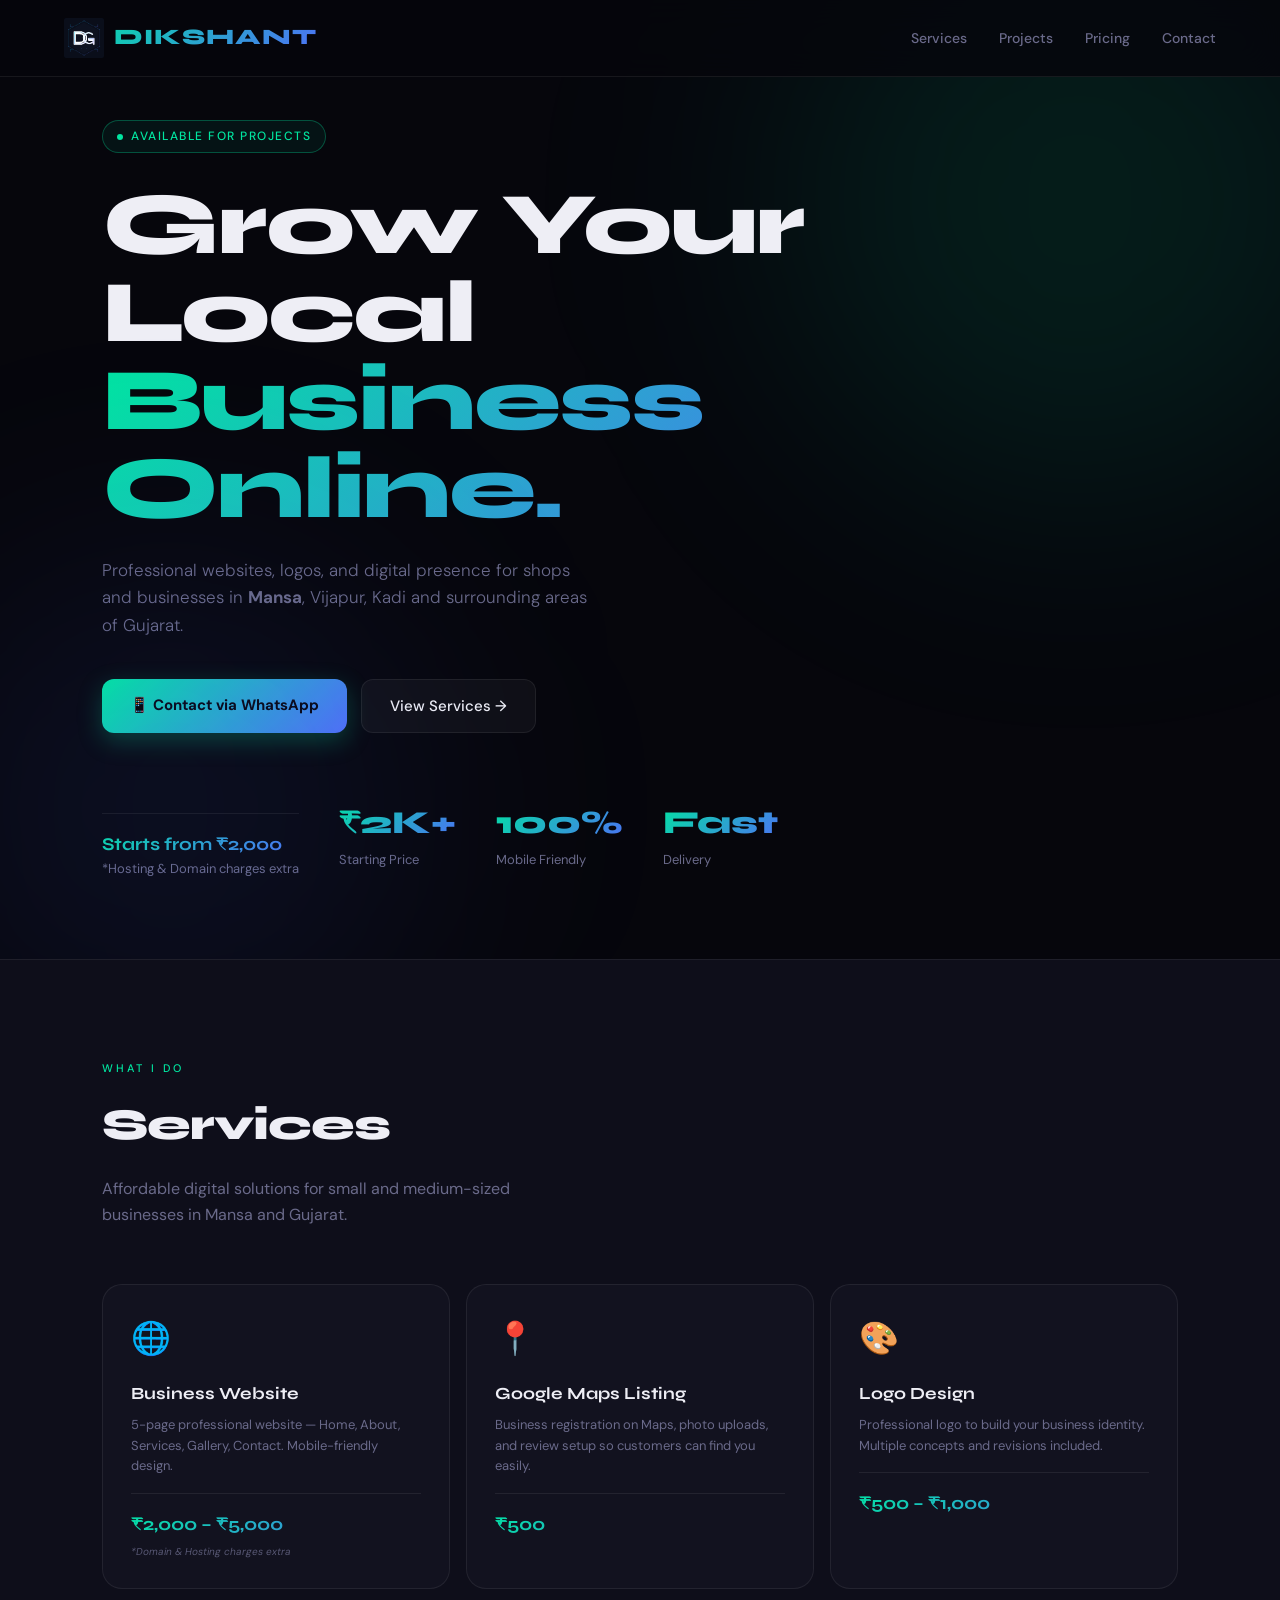
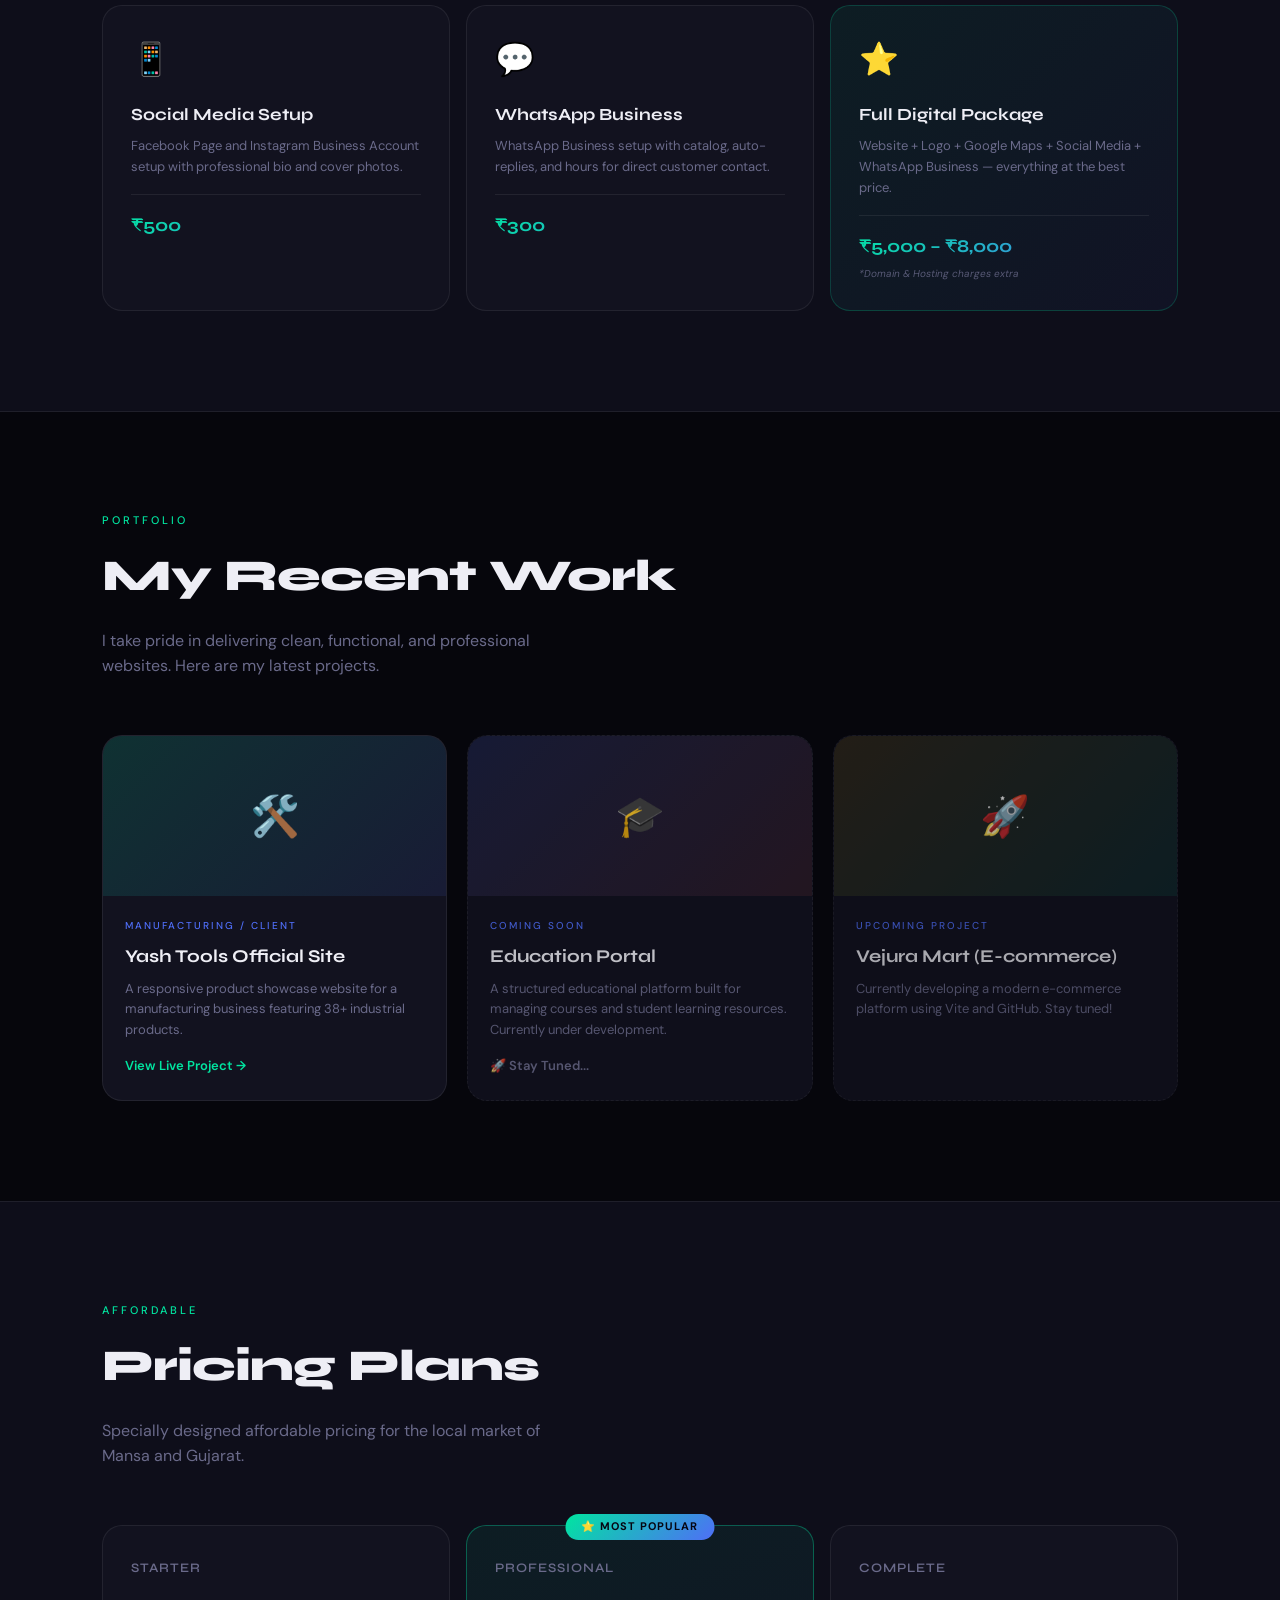
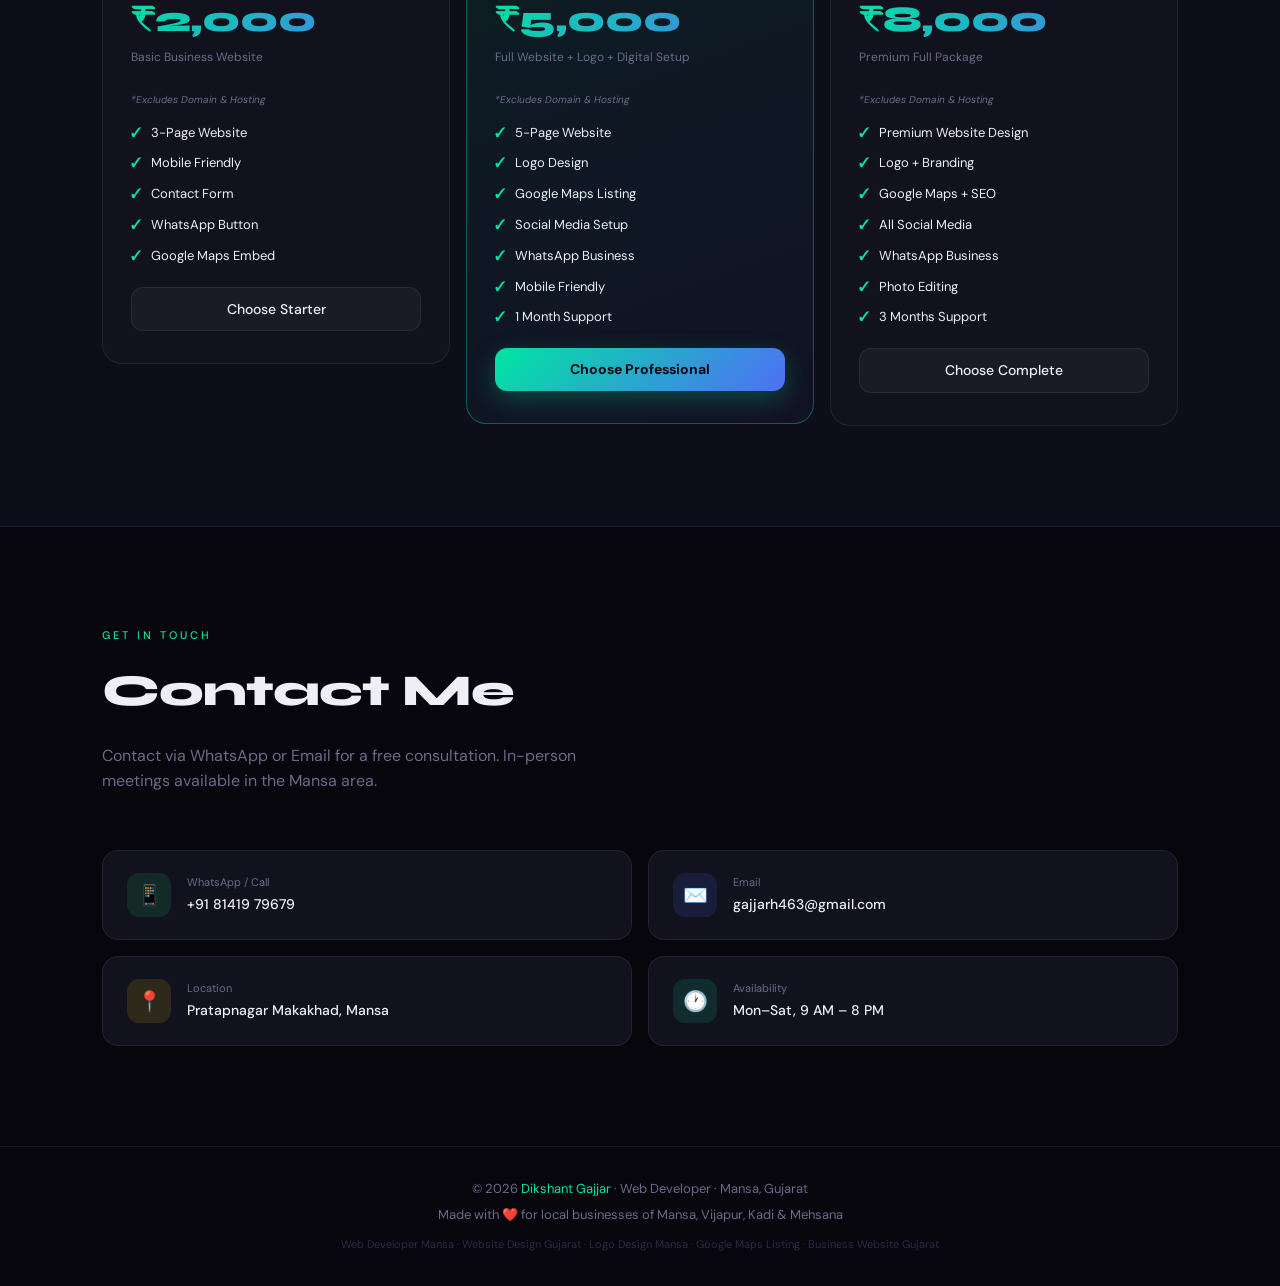
==== index.html @ 7340c67b "Rename indiex.html to index.html" ====
<!DOCTYPE html>
<html lang="gu">

<head>
    <meta charset="UTF-8">
    <meta name="viewport" content="width=device-width, initial-scale=1.0">

    <!-- ✅ PRIMARY SEO -->
    <title>Dikshant Gajjar | Web Developer in Mansa, Gujarat | Website Banavo ₹2000 થી</title>
    <meta name="description"
        content="Dikshant Gajjar - Professional Web Developer in Mansa, Gujarat. Business website ₹2,000 થી, logo design, Google Maps listing, social media setup. Free consultation. Call: 8141979679">
    <meta name="keywords"
        content="web developer mansa, website banavo mansa, website design gujarat, dikshant gajjar, logo design mansa, google maps listing mansa, website banavo gujarat, local website developer mansa, business website mansa gujarat, web developer pratapnagar mansa, website design vijapur, website design kadi, website design mehsana, yash tools website, affordable web developer gujarat">
    <meta name="author" content="Dikshant Gajjar">
    <meta name="robots" content="index, follow, max-snippet:-1, max-image-preview:large">
    <meta name="language" content="Gujarati, English">
    <meta name="revisit-after" content="7 days">

    <!-- ✅ GEO / LOCAL SEO -->
    <meta name="geo.region" content="IN-GJ">
    <meta name="geo.placename" content="Mansa, Gujarat, India">
    <meta name="geo.position" content="23.4258;72.6916">
    <meta name="ICBM" content="23.4258, 72.6916">
    <link rel="canonical" href="https://dikshantgajjar.in/">

    <!-- ✅ OPEN GRAPH (WhatsApp / Facebook Preview) -->
    <meta property="og:type" content="website">
    <meta property="og:title" content="Dikshant Gajjar | Web Developer in Mansa, Gujarat">
    <meta property="og:description"
        content="Business website ₹2,000 થી. Logo design, Google Maps listing, social media setup. Mansa, Gujarat. Free consultation available!">
    <meta property="og:url" content="https://dikshantgajjar.in/">
    <meta property="og:site_name" content="Dikshant Gajjar - Web Developer Mansa">
    <meta property="og:locale" content="gu_IN">

    <!-- ✅ TWITTER CARD -->
    <meta name="twitter:card" content="summary">
    <meta name="twitter:title" content="Dikshant Gajjar | Web Developer Mansa, Gujarat">
    <meta name="twitter:description"
        content="Business websites ₹2,000 થી. Logo, Google Maps, Social Media. Mansa Gujarat. Call 8141979679">

    <!-- ✅ SCHEMA MARKUP — Google Rich Results -->
    <script type="application/ld+json">
    {
      "@context": "https://schema.org",
      "@type": "LocalBusiness",
      "name": "Dikshant Gajjar - Web Developer",
      "description": "Professional web developer in Mansa, Gujarat offering business websites, logo design, Google Maps listing, social media setup at affordable prices starting from ₹2,000.",
      "url": "https://dikshantgajjar.in/",
      "telephone": "+918141979679",
      "email": "gajjarh463@gmail.com",
      "image": "https://dikshantgajjar.in/DG-logo-dark.png",
      "founder": {
        "@type": "Person",
        "name": "Dikshant Gajjar",
        "jobTitle": "Web Developer",
        "telephone": "+918141979679",
        "email": "gajjarh463@gmail.com"
      },
      "address": {
        "@type": "PostalAddress",
        "streetAddress": "Pratapnagar Makakhad",
        "addressLocality": "Mansa",
        "addressRegion": "Gujarat",
        "postalCode": "382845",
        "addressCountry": "IN"
      },
      "geo": {
        "@type": "GeoCoordinates",
        "latitude": 23.4258,
        "longitude": 72.6916
      },
      "openingHours": "Mo-Sa 09:00-20:00",
      "priceRange": "₹₹",
      "currenciesAccepted": "INR",
      "paymentAccepted": "Cash, UPI, Bank Transfer",
      "areaServed": ["Mansa", "Vijapur", "Kadi", "Mehsana", "Gandhinagar", "Gujarat"],
      "knowsLanguage": ["Gujarati", "Hindi", "English"],
      "serviceType": [
        "Web Development",
        "Logo Design",
        "Google Maps Listing",
        "Social Media Setup",
        "WhatsApp Business Setup",
        "SEO"
      ],
      "hasOfferCatalog": {
        "@type": "OfferCatalog",
        "name": "Web Development Services",
        "itemListElement": [
          {
            "@type": "Offer",
            "name": "Starter - Basic Business Website",
            "description": "3-page mobile friendly website with contact form and WhatsApp button",
            "price": "2000",
            "priceCurrency": "INR"
          },
          {
            "@type": "Offer",
            "name": "Professional - Full Website + Logo + Digital Setup",
            "description": "5-page website, logo, Google Maps, social media, WhatsApp Business, 1 month support",
            "price": "5000",
            "priceCurrency": "INR"
          },
          {
            "@type": "Offer",
            "name": "Complete - Premium Full Package",
            "description": "Premium website, logo + branding, SEO, all social media, photo editing, 3 months support",
            "price": "8000",
            "priceCurrency": "INR"
          }
        ]
      },
      "sameAs": [
        "https://wa.me/918141979679"
      ]
    }
    </script>

    <!-- ✅ PERSON SCHEMA -->
    <script type="application/ld+json">
    {
      "@context": "https://schema.org",
      "@type": "Person",
      "name": "Dikshant Gajjar",
      "jobTitle": "Web Developer",
      "address": {
        "@type": "PostalAddress",
        "addressLocality": "Mansa",
        "addressRegion": "Gujarat",
        "addressCountry": "IN"
      },
      "telephone": "+918141979679",
      "email": "gajjarh463@gmail.com",
      "url": "https://dikshantgajjar.in/",
      "knowsAbout": ["Web Development", "Logo Design", "SEO", "Social Media Marketing"]
    }
    </script>

    <link
        href="https://fonts.googleapis.com/css2?family=Syne:wght@400;600;700;800&family=DM+Sans:ital,wght@0,300;0,400;0,500;1,300&display=swap"
        rel="stylesheet">
    <link rel="stylesheet" href="css/style.css">
</head>

<body>

    <nav>
        <div class="nav-logo" style="display: flex; align-items: center; gap: 10px;">
            <img src="DG-logo-dark.png" alt="Dikshant Gajjar Web Developer Logo"
                style="height: 40px; width: auto; object-fit: contain;">
            <span
                style="font-family: 'Syne', sans-serif; font-weight: 800; font-size: 22px; color: #fff; letter-spacing: 1px;">
                DIKSHANT
            </span>
        </div>
        <div class="nav-links">
            <a href="#services">Services</a>
            <a href="#projects">Projects</a>
            <a href="#pricing">Pricing</a>
            <a href="#contact">Contact</a>
        </div>
    </nav>

    <section class="hero">
        <div class="hero-tag"><span class="dot"></span> Available for Projects</div>
        <h1>
            Grow Your Local
            <span class="line2">Business Online.</span>
        </h1>
        <p class="hero-desc">
            Professional websites, logos, and digital presence for shops and businesses in <b>Mansa</b>, Vijapur, Kadi
            and surrounding areas of Gujarat.
        </p>

        <div class="hero-cta">
            <a href="https://wa.me/918141979679" class="btn-primary" target="_blank">📱 Contact via WhatsApp</a>
            <a href="#services" class="btn-outline">View Services →</a>
        </div>

        <div class="hero-stats">
            <div>
                <div class="svc-price">Starts from ₹2,000</div>
                <div class="svc-desc">*Hosting & Domain charges extra</div>
            </div>
            <div>
                <div class="stat-num">₹2K+</div>
                <div class="stat-label">Starting Price</div>
            </div>
            <div>
                <div class="stat-num">100%</div>
                <div class="stat-label">Mobile Friendly</div>
            </div>
            <div>
                <div class="stat-num">Fast</div>
                <div class="stat-label">Delivery</div>
            </div>
        </div>
    </section>

    <section id="services">
        <div class="section-label">What I Do</div>
        <div class="section-title">Services</div>
        <p class="section-desc">Affordable digital solutions for small and medium-sized businesses in Mansa and Gujarat.
        </p>
        <div class="services-grid">

            <div class="service-card">
                <span class="svc-icon">🌐</span>
                <div class="svc-title">Business Website</div>
                <div class="svc-desc">5-page professional website — Home, About, Services, Gallery, Contact.
                    Mobile-friendly design.</div>
                <div class="svc-price">₹2,000 – ₹5,000</div>
                <p style="font-size: 10px; color: var(--muted); margin-top: 5px; font-style: italic; opacity: 0.8;">
                    *Domain & Hosting charges extra</p>
            </div>

            <div class="service-card">
                <span class="svc-icon">📍</span>
                <div class="svc-title">Google Maps Listing</div>
                <div class="svc-desc">Business registration on Maps, photo uploads, and review setup so customers can
                    find you easily.</div>
                <div class="svc-price">₹500</div>
            </div>

            <div class="service-card">
                <span class="svc-icon">🎨</span>
                <div class="svc-title">Logo Design</div>
                <div class="svc-desc">Professional logo to build your business identity. Multiple concepts and revisions
                    included.</div>
                <div class="svc-price">₹500 – ₹1,000</div>
            </div>

            <div class="service-card">
                <span class="svc-icon">📱</span>
                <div class="svc-title">Social Media Setup</div>
                <div class="svc-desc">Facebook Page and Instagram Business Account setup with professional bio and cover
                    photos.</div>
                <div class="svc-price">₹500</div>
            </div>

            <div class="service-card">
                <span class="svc-icon">💬</span>
                <div class="svc-title">WhatsApp Business</div>
                <div class="svc-desc">WhatsApp Business setup with catalog, auto-replies, and hours for direct customer
                    contact.</div>
                <div class="svc-price">₹300</div>
            </div>

            <div class="service-card"
                style="background:linear-gradient(135deg,rgba(0,229,160,0.07),rgba(79,110,247,0.05));border-color:rgba(0,229,160,0.2);">
                <span class="svc-icon">⭐</span>
                <div class="svc-title">Full Digital Package</div>
                <div class="svc-desc">Website + Logo + Google Maps + Social Media + WhatsApp Business — everything at
                    the best price.</div>
                <div class="svc-price">₹5,000 – ₹8,000</div>
                <p style="font-size: 10px; color: var(--muted); margin-top: 5px; font-style: italic; opacity: 0.8;">
                    *Domain & Hosting charges extra</p>
            </div>

        </div>
    </section>

    <section id="projects">
        <div class="section-label">Portfolio</div>
        <div class="section-title">My Recent Work</div>
        <p class="section-desc">I take pride in delivering clean, functional, and professional websites. Here are my
            latest projects.</p>

        <div class="projects-grid">
            <div class="project-card">
                <div class="project-thumb t1" style="font-size: 40px;">🛠️</div>
                <div class="project-body">
                    <div class="project-type">Manufacturing / Client</div>
                    <div class="project-name">Yash Tools Official Site</div>
                    <div class="project-desc">A responsive product showcase website for a manufacturing business
                        featuring 38+ industrial products.</div>
                    <a href="https://www.yashtools.co.in" class="project-link" target="_blank" rel="noopener"
                        style="color: var(--accent); text-decoration: none; font-size: 13px; font-weight: 600; margin-top: 15px; display: inline-block;">View
                        Live Project →</a>
                </div>
            </div>

            <div class="project-card" style="opacity: 0.8; border-style: dashed;">
                <div class="project-thumb t2" style="font-size: 40px;">🎓</div>
                <div class="project-body">
                    <div class="project-type" style="color: var(--accent2);">Coming Soon</div>
                    <div class="project-name"
                        style="font-family: 'Syne', sans-serif; font-size: 18px; font-weight: 700; margin-bottom: 8px;">
                        Education Portal</div>
                    <div class="project-desc">A structured educational platform built for managing courses and student
                        learning resources. Currently under development.</div>
                    <div class="project-link"
                        style="color: var(--muted); font-size: 13px; font-weight: 600; margin-top: 15px; display: inline-block; cursor: not-allowed;">
                        🚀 Stay Tuned...</div>
                </div>
            </div>

            <div class="project-card" style="opacity: 0.7; border-style: dashed;">
                <div class="project-thumb t3" style="font-size: 40px;">🚀</div>
                <div class="project-body">
                    <div class="project-type">Upcoming Project</div>
                    <div class="project-name">Vejura Mart (E-commerce)</div>
                    <div class="project-desc">Currently developing a modern e-commerce platform using Vite and GitHub.
                        Stay tuned!</div>
                </div>
            </div>
        </div>
    </section>

    <section id="pricing">
        <div class="section-label">Affordable</div>
        <div class="section-title">Pricing Plans</div>
        <p class="section-desc">Specially designed affordable pricing for the local market of Mansa and Gujarat.</p>
        <div class="pricing-grid">

            <div class="plan">
                <div class="plan-name">Starter</div>
                <div class="plan-price">₹2,000</div>
                <div class="plan-sub">Basic Business Website</div>
                <p style="font-size: 10px; color: var(--muted); margin-bottom: 15px; font-style: italic;">*Excludes
                    Domain & Hosting</p>
                <ul class="plan-features">
                    <li>3-Page Website</li>
                    <li>Mobile Friendly</li>
                    <li>Contact Form</li>
                    <li>WhatsApp Button</li>
                    <li>Google Maps Embed</li>
                </ul>
                <a href="https://wa.me/918141979679?text=Hi, I'm interested in the Starter Plan (₹2,000)"
                    class="btn-outline"
                    style="display: block; text-align: center; margin-top: 20px; padding: 10px; font-size: 14px;">Choose
                    Starter</a>
            </div>

            <div class="plan featured">
                <div class="badge">⭐ MOST POPULAR</div>
                <div class="plan-name">Professional</div>
                <div class="plan-price">₹5,000</div>
                <div class="plan-sub">Full Website + Logo + Digital Setup</div>
                <p style="font-size: 10px; color: var(--muted); margin-bottom: 15px; font-style: italic;">*Excludes
                    Domain & Hosting</p>
                <ul class="plan-features">
                    <li>5-Page Website</li>
                    <li>Logo Design</li>
                    <li>Google Maps Listing</li>
                    <li>Social Media Setup</li>
                    <li>WhatsApp Business</li>
                    <li>Mobile Friendly</li>
                    <li>1 Month Support</li>
                </ul>
                <a href="https://wa.me/918141979679?text=Hi, I'm interested in the Professional Plan (₹5,000)"
                    class="btn-primary"
                    style="display: block; text-align: center; margin-top: 20px; padding: 10px; font-size: 14px; color: #060612;">Choose
                    Professional</a>
            </div>

            <div class="plan">
                <div class="plan-name">Complete</div>
                <div class="plan-price">₹8,000</div>
                <div class="plan-sub">Premium Full Package</div>
                <p style="font-size: 10px; color: var(--muted); margin-bottom: 15px; font-style: italic;">*Excludes
                    Domain & Hosting</p>
                <ul class="plan-features">
                    <li>Premium Website Design</li>
                    <li>Logo + Branding</li>
                    <li>Google Maps + SEO</li>
                    <li>All Social Media</li>
                    <li>WhatsApp Business</li>
                    <li>Photo Editing</li>
                    <li>3 Months Support</li>
                </ul>
                <a href="https://wa.me/918141979679?text=Hi, I'm interested in the Complete Plan (₹8,000)"
                    class="btn-outline"
                    style="display: block; text-align: center; margin-top: 20px; padding: 10px; font-size: 14px;">Choose
                    Complete</a>
            </div>

        </div>
    </section>

    <section id="contact">
        <div class="section-label">Get In Touch</div>
        <div class="section-title">Contact Me</div>
        <p class="section-desc">Contact via WhatsApp or Email for a free consultation. In-person meetings available in
            the Mansa area.</p>
        <div class="contact-wrap">
            <a class="contact-item" href="https://wa.me/918141979679" target="_blank">
                <div class="ci-icon ci-wa">📱</div>
                <div>
                    <div class="ci-label">WhatsApp / Call</div>
                    <div class="ci-val">+91 81419 79679</div>
                </div>
            </a>
            <a class="contact-item" href="mailto:gajjarh463@gmail.com">
                <div class="ci-icon ci-ml">✉️</div>
                <div>
                    <div class="ci-label">Email</div>
                    <div class="ci-val">gajjarh463@gmail.com</div>
                </div>
            </a>
            <div class="contact-item">
                <div class="ci-icon ci-loc">📍</div>
                <div>
                    <div class="ci-label">Location</div>
                    <div class="ci-val">Pratapnagar Makakhad, Mansa</div>
                </div>
            </div>
            <div class="contact-item">
                <div class="ci-icon ci-time">🕐</div>
                <div>
                    <div class="ci-label">Availability</div>
                    <div class="ci-val">Mon–Sat, 9 AM – 8 PM</div>
                </div>
            </div>
        </div>
    </section>

    <footer>
        <p>© 2026 <span>Dikshant Gajjar</span> · Web Developer · Mansa, Gujarat</p>
        <p style="margin-top:6px;">Made with ❤️ for local businesses of Mansa, Vijapur, Kadi & Mehsana</p>
        <p style="margin-top: 10px; font-size: 11px; color: #2a2a4a;">
            Web Developer Mansa · Website Design Gujarat · Logo Design Mansa · Google Maps Listing · Business Website
            Gujarat
        </p>
    </footer>

</body>

</html>
---- css/style.css ----
*,
     *::before,
     *::after {
         box-sizing: border-box;
         margin: 0;
         padding: 0;
     }

     :root {
         --bg: #06060c;
         --surface: #0e0e1a;
         --card: #12121f;
         --accent: #00e5a0;
         --accent2: #4f6ef7;
         --text: #eeeef5;
         --muted: #6a6a8a;
         --border: rgba(255, 255, 255, 0.07);
         --grad: linear-gradient(135deg, #00e5a0, #4f6ef7);
     }

     html {
         scroll-behavior: smooth;
     }

     body {
         background: var(--bg);
         color: var(--text);
         font-family: 'DM Sans', sans-serif;
         overflow-x: hidden;
         line-height: 1.6;
     }

     /* NAV */
     nav {
         position: fixed;
         top: 0;
         width: 100%;
         z-index: 100;
         padding: 18px 5%;
         display: flex;
         justify-content: space-between;
         align-items: center;
         background: rgba(6, 6, 12, 0.85);
         backdrop-filter: blur(16px);
         border-bottom: 1px solid var(--border);
     }

     .nav-logo {
         font-family: 'Syne', sans-serif;
         font-weight: 800;
         font-size: 20px;
         background: var(--grad);
         -webkit-background-clip: text;
         -webkit-text-fill-color: transparent;
     }

     .nav-links {
         display: flex;
         gap: 32px;
     }

     .nav-links a {
         text-decoration: none;
         color: var(--muted);
         font-size: 14px;
         font-weight: 500;
         transition: color 0.2s;
     }

     .nav-links a:hover {
         color: var(--accent);
     }

     .nav-logo {
         cursor: pointer;
         transition: transform 0.3s ease;
     }

     .nav-logo:hover {
         transform: scale(1.05);
         /* લોગો પર માઉસ લઈ જતાં થોડો મોટો થશે */
     }

     /* મોબાઈલ માટે લોગો થોડો નાનો કરવા */
     @media (max-width: 768px) {
         .nav-logo img {
             height: 32px !important;
         }

         .nav-logo span {
             font-size: 18px !important;
         }
     }

     /* HERO */
     .hero {
         position: relative;
         z-index: 1;
         min-height: 100vh;
         display: flex;
         flex-direction: column;
         justify-content: center;
         align-items: flex-start;
         padding: 120px 8% 80px;
         overflow: hidden;
     }

     .hero::before,
     .hero::after {
         content: '';
         position: absolute;
         border-radius: 50%;
         filter: blur(130px);
         pointer-events: none;
     }

     .hero::before {
         width: 600px;
         height: 600px;
         background: rgba(0, 229, 160, 0.10);
         top: -100px;
         right: -100px;
     }

     .hero::after {
         width: 500px;
         height: 500px;
         background: rgba(79, 110, 247, 0.09);
         bottom: -100px;
         left: -80px;
     }

     .hero-tag {
         display: inline-flex;
         align-items: center;
         gap: 8px;
         padding: 6px 14px;
         border: 1px solid rgba(0, 229, 160, 0.3);
         border-radius: 100px;
         background: rgba(0, 229, 160, 0.06);
         font-size: 12px;
         letter-spacing: 1.5px;
         text-transform: uppercase;
         color: var(--accent);
         font-weight: 500;
         margin-bottom: 28px;
         animation: fadeIn 0.6s ease both;
     }

     .hero-stats {
         margin-top: 60px;
         display: flex;
         gap: 50px;
         flex-wrap: wrap;
     }

     .stat-num {
         font-family: 'Syne', sans-serif;
         font-size: 32px;
         font-weight: 800;
         background: var(--grad);
         -webkit-background-clip: text;
         -webkit-text-fill-color: transparent;
     }

     .stat-label {
         font-size: 13px;
         color: var(--muted);
         margin-top: 4px;
     }

     .dot {
         width: 6px;
         height: 6px;
         background: var(--accent);
         border-radius: 50%;
         animation: pulse 2s ease infinite;
     }

     @keyframes pulse {

         0%,
         100% {
             opacity: 1;
         }

         50% {
             opacity: 0.3;
         }
     }

     .hero h1 {
         font-family: 'Syne', sans-serif;
         font-size: clamp(44px, 8vw, 88px);
         font-weight: 800;
         line-height: 1.0;
         letter-spacing: -2px;
         max-width: 800px;
         animation: fadeUp 0.7s 0.1s cubic-bezier(0.16, 1, 0.3, 1) both;
     }

     .hero h1 .line2 {
         background: var(--grad);
         -webkit-background-clip: text;
         -webkit-text-fill-color: transparent;
         display: block;
     }

     .hero-desc {
         margin-top: 24px;
         font-size: 17px;
         color: var(--muted);
         max-width: 500px;
         font-weight: 300;
         animation: fadeUp 0.7s 0.2s cubic-bezier(0.16, 1, 0.3, 1) both;
     }

     .hero-cta {
         margin-top: 40px;
         display: flex;
         gap: 14px;
         flex-wrap: wrap;
         animation: fadeUp 0.7s 0.3s cubic-bezier(0.16, 1, 0.3, 1) both;
     }

     .btn-primary {
         padding: 14px 28px;
         border-radius: 12px;
         background: var(--grad);
         color: #060612;
         font-weight: 700;
         font-size: 15px;
         text-decoration: none;
         border: none;
         cursor: pointer;
         transition: transform 0.2s, box-shadow 0.2s;
         box-shadow: 0 8px 24px rgba(0, 229, 160, 0.25);
     }

     .btn-primary:hover {
         transform: translateY(-2px);
         box-shadow: 0 12px 32px rgba(0, 229, 160, 0.35);
     }

     .btn-outline {
         padding: 14px 28px;
         border-radius: 12px;
         border: 1px solid var(--border);
         background: rgba(255, 255, 255, 0.04);
         color: var(--text);
         font-size: 15px;
         font-weight: 500;
         text-decoration: none;
         transition: all 0.2s;
     }

     .btn-outline:hover {
         border-color: rgba(255, 255, 255, 0.15);
         background: rgba(255, 255, 255, 0.08);
     }

     .hero-stats {
         margin-top: 64px;
         display: flex;
         gap: 40px;
         flex-wrap: wrap;
         animation: fadeUp 0.7s 0.4s cubic-bezier(0.16, 1, 0.3, 1) both;
     }

     .stat-num {
         font-family: 'Syne', sans-serif;
         font-size: 32px;
         font-weight: 800;
         background: var(--grad);
         -webkit-background-clip: text;
         -webkit-text-fill-color: transparent;
     }

     .stat-label {
         font-size: 13px;
         color: var(--muted);
         margin-top: 2px;
     }

     @keyframes fadeUp {
         from {
             opacity: 0;
             transform: translateY(24px);
         }

         to {
             opacity: 1;
             transform: translateY(0);
         }
     }

     @keyframes fadeIn {
         from {
             opacity: 0;
         }

         to {
             opacity: 1;
         }
     }

     /* SECTIONS */
     section {
         position: relative;
         z-index: 1;
         padding: 100px 8%;
     }

     .section-label {
         font-size: 11px;
         letter-spacing: 3px;
         text-transform: uppercase;
         color: var(--accent);
         font-weight: 500;
         margin-bottom: 12px;
     }

     .section-title {
         font-family: 'Syne', sans-serif;
         font-size: clamp(28px, 4vw, 44px);
         font-weight: 800;
         letter-spacing: -1px;
         margin-bottom: 16px;
     }

     .section-desc {
         color: var(--muted);
         font-size: 16px;
         max-width: 480px;
     }

     /* SERVICES */
     #services {
         background: var(--surface);
         border-top: 1px solid var(--border);
         border-bottom: 1px solid var(--border);
     }

     .services-grid {
         display: grid;
         grid-template-columns: repeat(auto-fit, minmax(260px, 1fr));
         gap: 16px;
         margin-top: 56px;
     }

     .service-card {
         background: var(--card);
         border: 1px solid var(--border);
         border-radius: 20px;
         padding: 28px;
         transition: all 0.3s;
         position: relative;
         overflow: hidden;
     }

     .service-card::before {
         content: '';
         position: absolute;
         top: 0;
         left: 0;
         right: 0;
         height: 2px;
         background: var(--grad);
         opacity: 0;
         transition: opacity 0.3s;
     }

     .service-card:hover {
         transform: translateY(-4px);
         border-color: rgba(0, 229, 160, 0.2);
         box-shadow: 0 20px 40px rgba(0, 0, 0, 0.3);
     }

     .service-card:hover::before {
         opacity: 1;
     }

     .svc-icon {
         font-size: 32px;
         margin-bottom: 16px;
         display: block;
     }

     .svc-title {
         font-family: 'Syne', sans-serif;
         font-size: 17px;
         font-weight: 700;
         margin-bottom: 8px;
     }

     .svc-desc {
         font-size: 13px;
         color: var(--muted);
         line-height: 1.6;
     }

     .svc-price {
         margin-top: 16px;
         padding-top: 16px;
         border-top: 1px solid var(--border);
         font-family: 'Syne', sans-serif;
         font-size: 18px;
         font-weight: 700;
         background: var(--grad);
         -webkit-background-clip: text;
         -webkit-text-fill-color: transparent;
     }

     /* PROJECTS */
     .projects-grid {
         display: grid;
         grid-template-columns: repeat(auto-fit, minmax(280px, 1fr));
         gap: 20px;
         margin-top: 56px;
     }

     .project-card {
         background: var(--card);
         border: 1px solid var(--border);
         border-radius: 20px;
         overflow: hidden;
         transition: all 0.3s;
     }

     .project-card:hover {
         transform: translateY(-4px);
         box-shadow: 0 24px 48px rgba(0, 0, 0, 0.4);
         border-color: rgba(79, 110, 247, 0.2);
     }

     .project-thumb {
         height: 160px;
         display: flex;
         align-items: center;
         justify-content: center;
         font-size: 52px;
     }

     .project-link {
         display: inline-block;
         margin-top: 15px;
         color: var(--accent);
         text-decoration: none;
         font-size: 13px;
         font-weight: 600;
         border-bottom: 1px solid transparent;
         transition: 0.3s;
     }

     .project-link:hover {
         border-bottom-color: var(--accent);
         letter-spacing: 0.5px;
     }

     .t1 {
         background: linear-gradient(135deg, rgba(0, 229, 160, 0.15), rgba(79, 110, 247, 0.1));
     }

     .t2 {
         background: linear-gradient(135deg, rgba(79, 110, 247, 0.15), rgba(255, 100, 100, 0.1));
     }

     .t3 {
         background: linear-gradient(135deg, rgba(255, 200, 0, 0.12), rgba(0, 229, 160, 0.1));
     }

     .project-body {
         padding: 22px;
     }

     .project-type {
         font-size: 10px;
         letter-spacing: 2px;
         text-transform: uppercase;
         color: var(--accent2);
         font-weight: 500;
         margin-bottom: 8px;
     }

     .project-name {
         font-family: 'Syne', sans-serif;
         font-size: 18px;
         font-weight: 700;
         margin-bottom: 8px;
     }

     .project-desc {
         font-size: 13px;
         color: var(--muted);
     }

     /* PRICING */
     #pricing {
         background: var(--surface);
         border-top: 1px solid var(--border);
         border-bottom: 1px solid var(--border);
     }

     .pricing-grid {
         display: grid;
         grid-template-columns: repeat(auto-fit, minmax(240px, 1fr));
         gap: 16px;
         margin-top: 56px;
         align-items: start;
     }

     .plan {
         background: var(--card);
         border: 1px solid var(--border);
         border-radius: 20px;
         padding: 32px 28px;
         transition: all 0.3s;
     }

     .plan:hover {
         transform: translateY(-4px);
     }

     .plan.featured {
         border-color: rgba(0, 229, 160, 0.35);
         background: linear-gradient(160deg, rgba(0, 229, 160, 0.07), rgba(79, 110, 247, 0.05));
         position: relative;
     }

     .badge {
         position: absolute;
         top: -12px;
         left: 50%;
         transform: translateX(-50%);
         background: var(--grad);
         color: #060612;
         padding: 4px 16px;
         border-radius: 100px;
         font-size: 11px;
         font-weight: 700;
         letter-spacing: 1px;
         white-space: nowrap;
     }

     .plan-name {
         font-family: 'Syne', sans-serif;
         font-size: 13px;
         font-weight: 600;
         color: var(--muted);
         margin-bottom: 12px;
         text-transform: uppercase;
         letter-spacing: 1px;
     }

     .plan-price {
         font-family: 'Syne', sans-serif;
         font-size: 36px;
         font-weight: 800;
         background: var(--grad);
         -webkit-background-clip: text;
         -webkit-text-fill-color: transparent;
     }

     .plan-sub {
         font-size: 12px;
         color: var(--muted);
         margin-bottom: 24px;
     }

     .plan-features {
         list-style: none;
         display: flex;
         flex-direction: column;
         gap: 10px;
     }

     .plan-features li {
         font-size: 13px;
         display: flex;
         align-items: center;
         gap: 10px;
     }

     .plan-features li::before {
         content: '✓';
         color: var(--accent);
         font-weight: 700;
         flex-shrink: 0;
     }

     /* CONTACT */
     .contact-wrap {
         margin-top: 56px;
         display: grid;
         grid-template-columns: 1fr 1fr;
         gap: 16px;
     }

     .contact-item {
         display: flex;
         align-items: center;
         gap: 16px;
         padding: 22px 24px;
         background: var(--card);
         border: 1px solid var(--border);
         border-radius: 16px;
         text-decoration: none;
         color: var(--text);
         transition: all 0.25s;
     }

     .contact-item:hover {
         border-color: rgba(0, 229, 160, 0.3);
         transform: translateX(4px);
         background: rgba(0, 229, 160, 0.04);
     }

     .ci-icon {
         width: 44px;
         height: 44px;
         border-radius: 12px;
         display: flex;
         align-items: center;
         justify-content: center;
         font-size: 20px;
         flex-shrink: 0;
     }

     .ci-wa {
         background: rgba(37, 211, 102, 0.12);
     }

     .ci-ml {
         background: rgba(79, 110, 247, 0.12);
     }

     .ci-loc {
         background: rgba(255, 200, 0, 0.12);
     }

     .ci-time {
         background: rgba(0, 229, 160, 0.12);
     }

     .ci-label {
         font-size: 11px;
         color: var(--muted);
         margin-bottom: 2px;
     }

     .ci-val {
         font-weight: 500;
         font-size: 14px;
     }

     /* FOOTER */
     footer {
         position: relative;
         z-index: 1;
         text-align: center;
         padding: 32px 8%;
         border-top: 1px solid var(--border);
         font-size: 13px;
         color: var(--muted);
     }

     footer span {
         color: var(--accent);
     }

     /* RESPONSIVE */
     @media (max-width: 768px) {
         .nav-links {
             display: none;
         }

         .hero {
             padding: 100px 6% 60px;
         }

         section {
             padding: 72px 6%;
         }

         .hero-stats {
             gap: 24px;
         }

         .contact-wrap {
             grid-template-columns: 1fr;
         }
     }
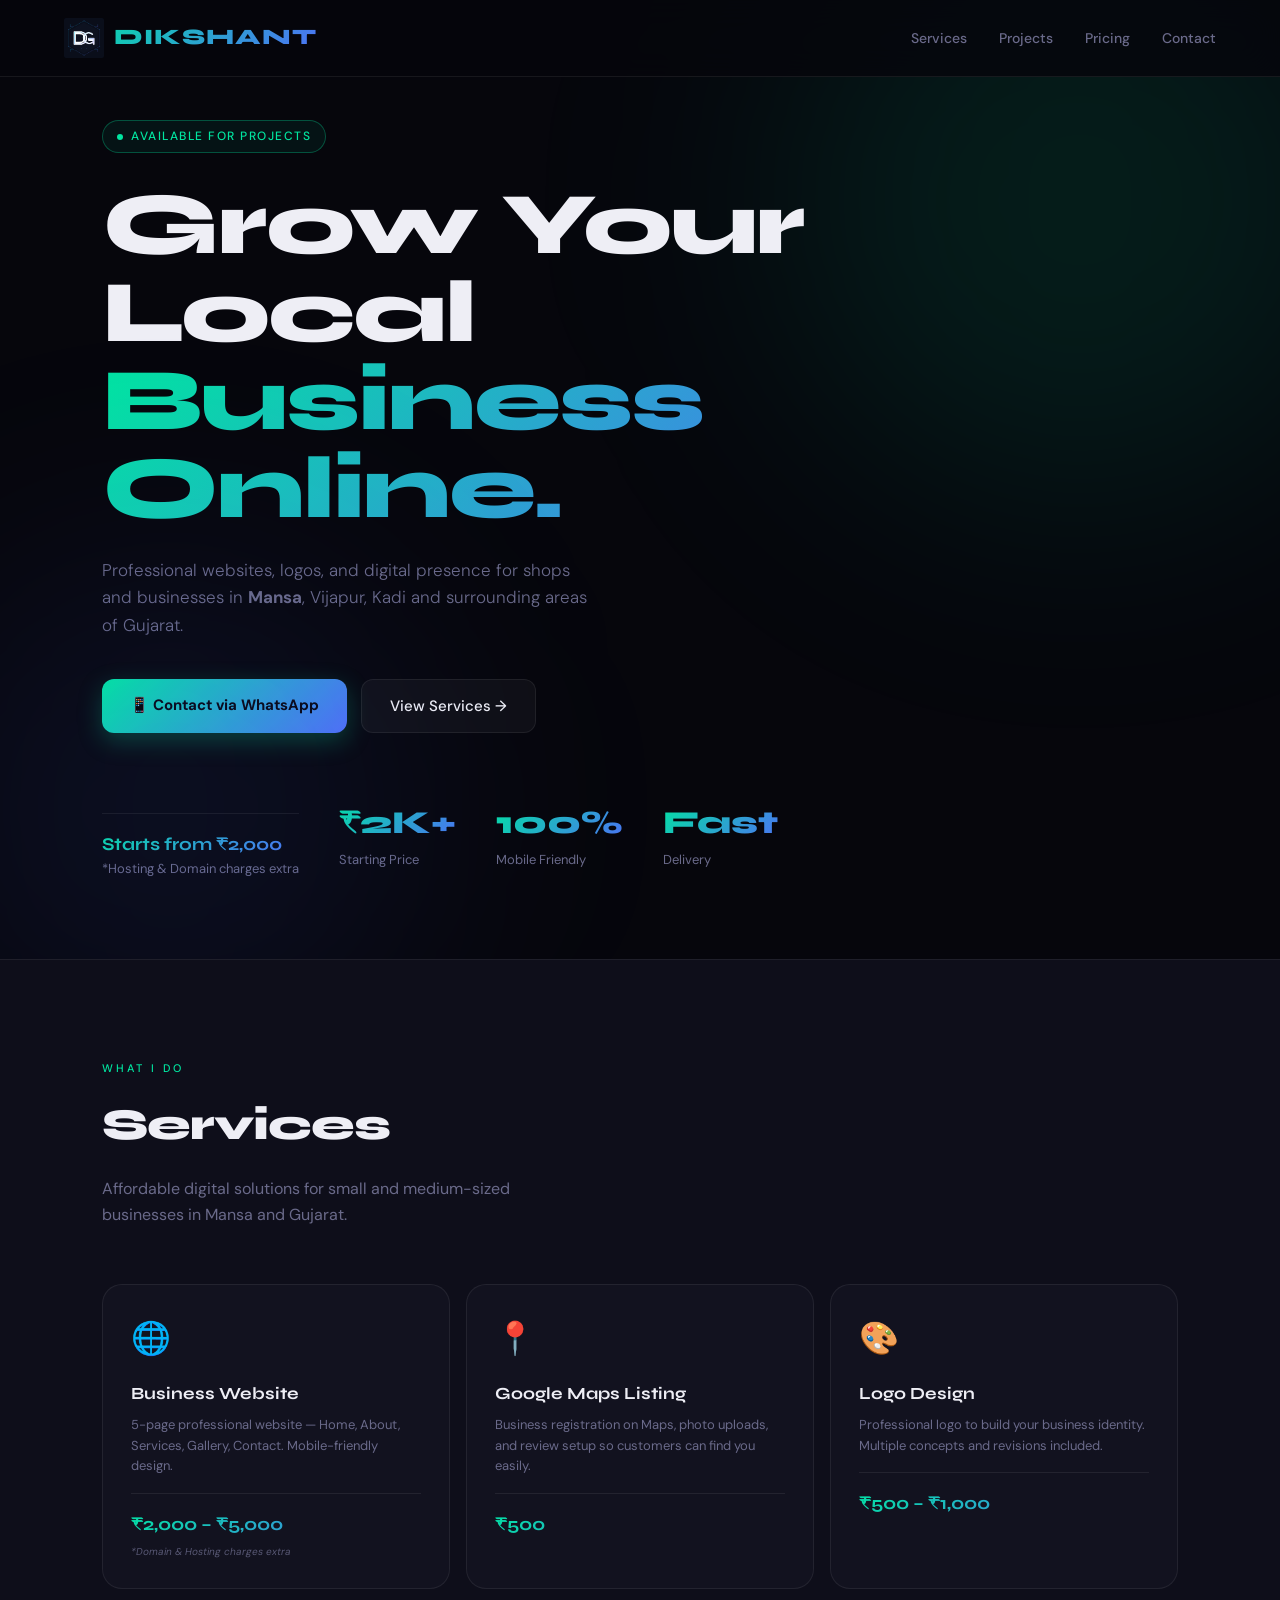
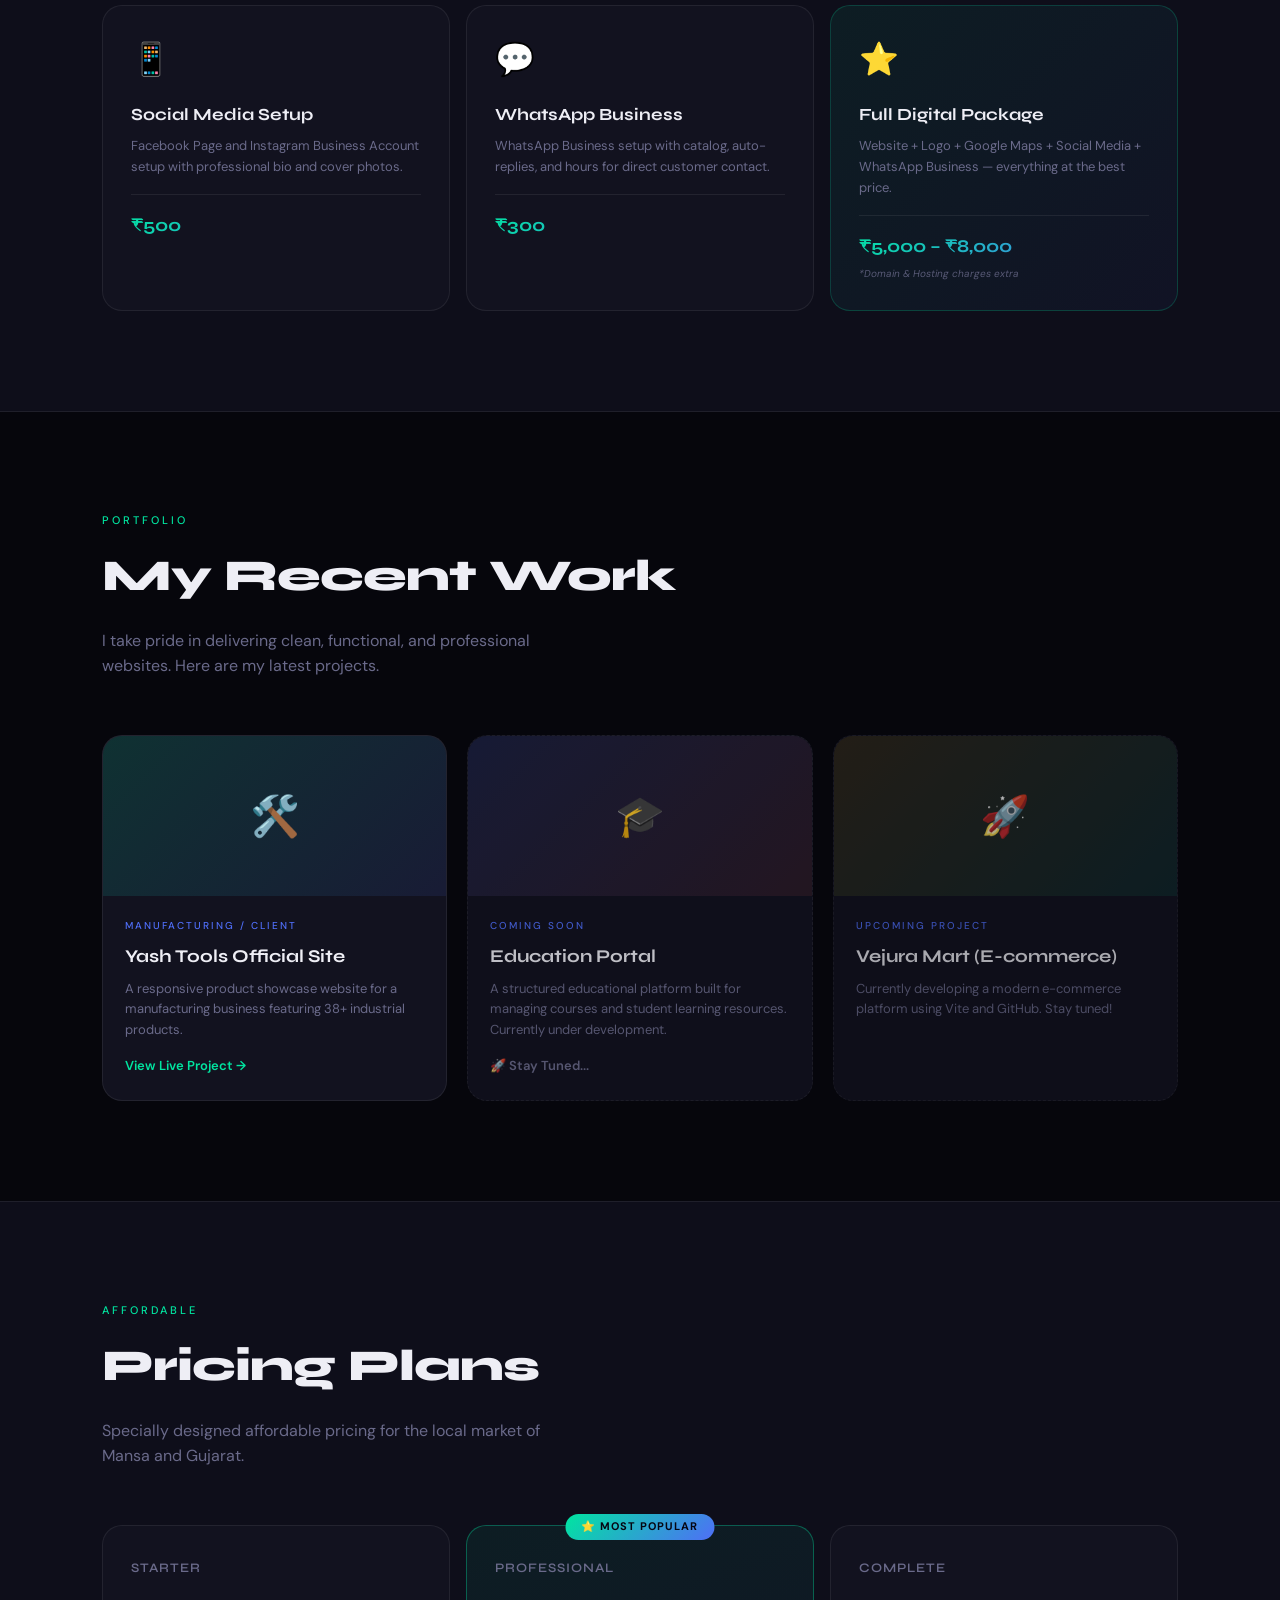
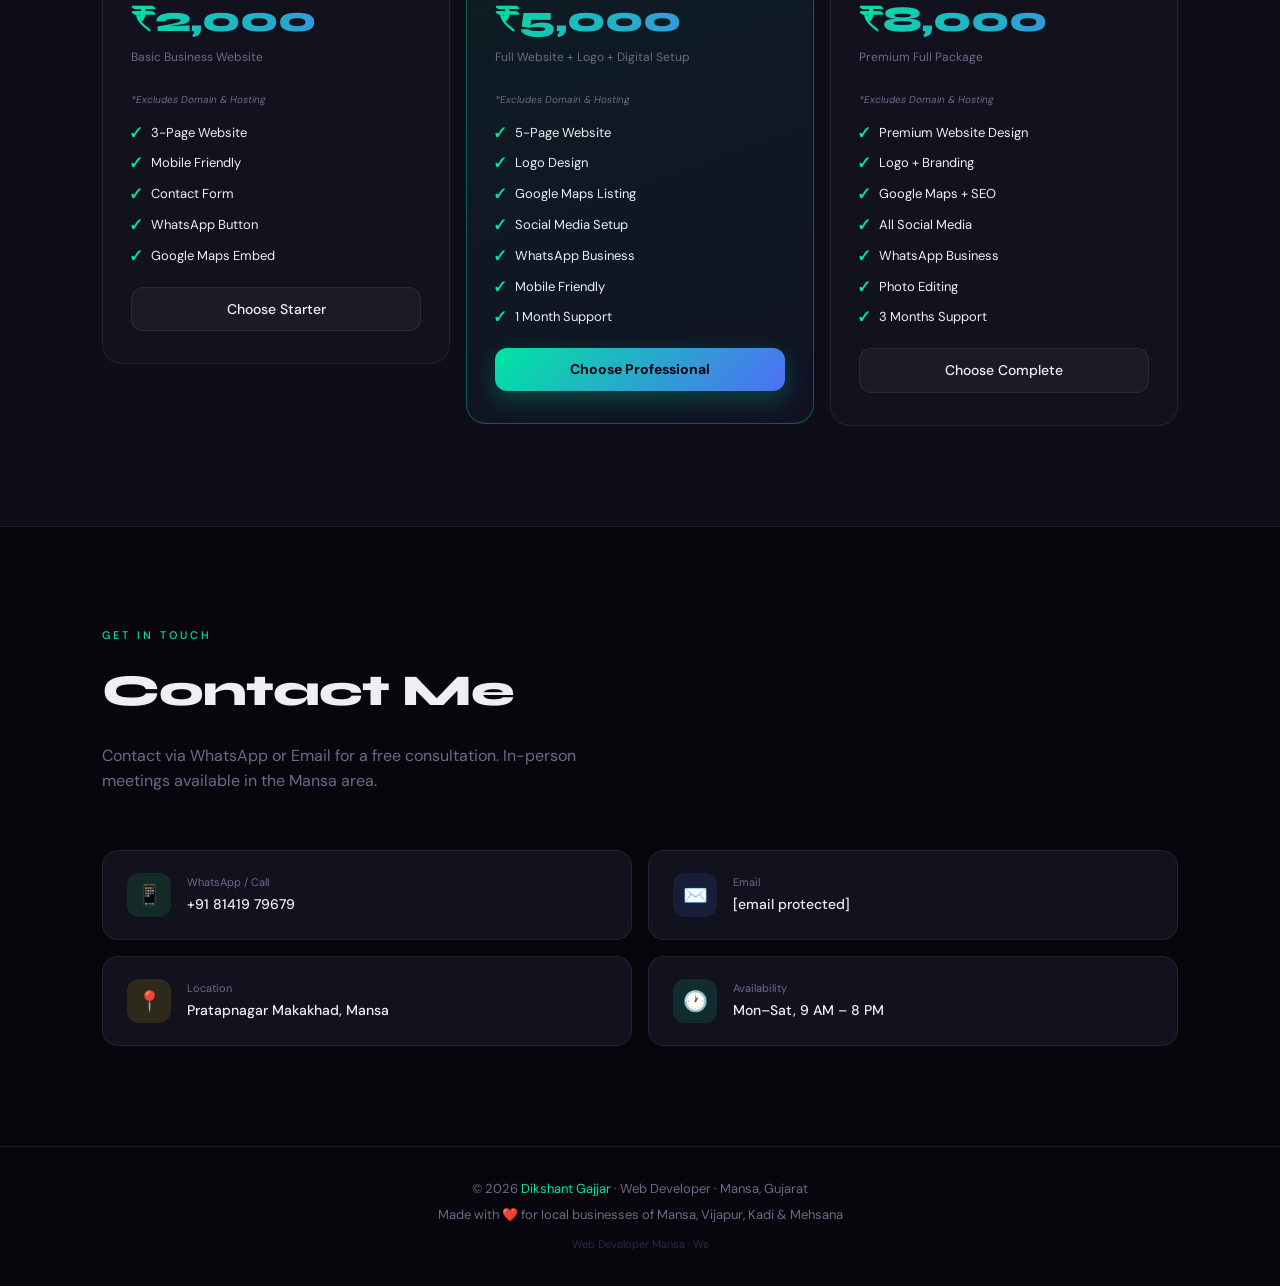
==== commit aafd57e3: "Update the word 'Hello' to 'Goodbye'" ====
--- a/index.html
+++ b/index.html
@@ -7,10 +7,8 @@
 
     <!-- ✅ PRIMARY SEO -->
     <title>Dikshant Gajjar | Web Developer in Mansa, Gujarat | Website Banavo ₹2000 થી</title>
-    <meta name="description"
-        content="Dikshant Gajjar - Professional Web Developer in Mansa, Gujarat. Business website ₹2,000 થી, logo design, Google Maps listing, social media setup. Free consultation. Call: 8141979679">
-    <meta name="keywords"
-        content="web developer mansa, website banavo mansa, website design gujarat, dikshant gajjar, logo design mansa, google maps listing mansa, website banavo gujarat, local website developer mansa, business website mansa gujarat, web developer pratapnagar mansa, website design vijapur, website design kadi, website design mehsana, yash tools website, affordable web developer gujarat">
+    <meta name="description" content="Dikshant Gajjar - Professional Web Developer in Mansa, Gujarat. Business website ₹2,000 થી, logo design, Google Maps listing, social media setup. Free consultation. Call: 8141979679">
+    <meta name="keywords" content="web developer mansa, website banavo mansa, website design gujarat, dikshant gajjar, logo design mansa, google maps listing mansa, website banavo gujarat, local website developer mansa, business website mansa gujarat, web developer pratapnagar mansa, website design vijapur, website design kadi, website design mehsana, yash tools website, affordable web developer gujarat">
     <meta name="author" content="Dikshant Gajjar">
     <meta name="robots" content="index, follow, max-snippet:-1, max-image-preview:large">
     <meta name="language" content="Gujarati, English">
@@ -26,8 +24,7 @@
     <!-- ✅ OPEN GRAPH (WhatsApp / Facebook Preview) -->
     <meta property="og:type" content="website">
     <meta property="og:title" content="Dikshant Gajjar | Web Developer in Mansa, Gujarat">
-    <meta property="og:description"
-        content="Business website ₹2,000 થી. Logo design, Google Maps listing, social media setup. Mansa, Gujarat. Free consultation available!">
+    <meta property="og:description" content="Business website ₹2,000 થી. Logo design, Google Maps listing, social media setup. Mansa, Gujarat. Free consultation available!">
     <meta property="og:url" content="https://dikshantgajjar.in/">
     <meta property="og:site_name" content="Dikshant Gajjar - Web Developer Mansa">
     <meta property="og:locale" content="gu_IN">
@@ -35,8 +32,7 @@
     <!-- ✅ TWITTER CARD -->
     <meta name="twitter:card" content="summary">
     <meta name="twitter:title" content="Dikshant Gajjar | Web Developer Mansa, Gujarat">
-    <meta name="twitter:description"
-        content="Business websites ₹2,000 થી. Logo, Google Maps, Social Media. Mansa Gujarat. Call 8141979679">
+    <meta name="twitter:description" content="Business websites ₹2,000 થી. Logo, Google Maps, Social Media. Mansa Gujarat. Call 8141979679">
 
     <!-- ✅ SCHEMA MARKUP — Google Rich Results -->
     <script type="application/ld+json">
@@ -136,9 +132,16 @@
     }
     </script>
 
-    <link
-        href="https://fonts.googleapis.com/css2?family=Syne:wght@400;600;700;800&family=DM+Sans:ital,wght@0,300;0,400;0,500;1,300&display=swap"
-        rel="stylesheet">
+    <!-- ✅ GOOGLE ANALYTICS -->
+    <script async src="https://www.googletagmanager.com/gtag/js?id=G-VT14FB39D2"></script>
+    <script>
+        window.dataLayer = window.dataLayer || [];
+        function gtag(){dataLayer.push(arguments);}
+        gtag('js', new Date());
+        gtag('config', 'G-VT14FB39D2');
+    </script>
+
+    <link href="https://fonts.googleapis.com/css2?family=Syne:wght@400;600;700;800&family=DM+Sans:ital,wght@0,300;0,400;0,500;1,300&display=swap" rel="stylesheet">
     <link rel="stylesheet" href="css/style.css">
 </head>
 
@@ -146,10 +149,8 @@
 
     <nav>
         <div class="nav-logo" style="display: flex; align-items: center; gap: 10px;">
-            <img src="DG-logo-dark.png" alt="Dikshant Gajjar Web Developer Logo"
-                style="height: 40px; width: auto; object-fit: contain;">
-            <span
-                style="font-family: 'Syne', sans-serif; font-weight: 800; font-size: 22px; color: #fff; letter-spacing: 1px;">
+            <img src="DG-logo-dark.png" alt="Dikshant Gajjar Web Developer Logo" style="height: 40px; width: auto; object-fit: contain;">
+            <span style="font-family: 'Syne', sans-serif; font-weight: 800; font-size: 22px; color: #fff; letter-spacing: 1px;">
                 DIKSHANT
             </span>
         </div>
@@ -168,8 +169,7 @@
             <span class="line2">Business Online.</span>
         </h1>
         <p class="hero-desc">
-            Professional websites, logos, and digital presence for shops and businesses in <b>Mansa</b>, Vijapur, Kadi
-            and surrounding areas of Gujarat.
+            Professional websites, logos, and digital presence for shops and businesses in <b>Mansa</b>, Vijapur, Kadi and surrounding areas of Gujarat.
         </p>
 
         <div class="hero-cta">
@@ -200,61 +200,51 @@
     <section id="services">
         <div class="section-label">What I Do</div>
         <div class="section-title">Services</div>
-        <p class="section-desc">Affordable digital solutions for small and medium-sized businesses in Mansa and Gujarat.
-        </p>
+        <p class="section-desc">Affordable digital solutions for small and medium-sized businesses in Mansa and Gujarat.</p>
         <div class="services-grid">
 
             <div class="service-card">
                 <span class="svc-icon">🌐</span>
                 <div class="svc-title">Business Website</div>
-                <div class="svc-desc">5-page professional website — Home, About, Services, Gallery, Contact.
-                    Mobile-friendly design.</div>
+                <div class="svc-desc">5-page professional website — Home, About, Services, Gallery, Contact. Mobile-friendly design.</div>
                 <div class="svc-price">₹2,000 – ₹5,000</div>
-                <p style="font-size: 10px; color: var(--muted); margin-top: 5px; font-style: italic; opacity: 0.8;">
-                    *Domain & Hosting charges extra</p>
+                <p style="font-size: 10px; color: var(--muted); margin-top: 5px; font-style: italic; opacity: 0.8;">*Domain & Hosting charges extra</p>
             </div>
 
             <div class="service-card">
                 <span class="svc-icon">📍</span>
                 <div class="svc-title">Google Maps Listing</div>
-                <div class="svc-desc">Business registration on Maps, photo uploads, and review setup so customers can
-                    find you easily.</div>
+                <div class="svc-desc">Business registration on Maps, photo uploads, and review setup so customers can find you easily.</div>
                 <div class="svc-price">₹500</div>
             </div>
 
             <div class="service-card">
                 <span class="svc-icon">🎨</span>
                 <div class="svc-title">Logo Design</div>
-                <div class="svc-desc">Professional logo to build your business identity. Multiple concepts and revisions
-                    included.</div>
+                <div class="svc-desc">Professional logo to build your business identity. Multiple concepts and revisions included.</div>
                 <div class="svc-price">₹500 – ₹1,000</div>
             </div>
 
             <div class="service-card">
                 <span class="svc-icon">📱</span>
                 <div class="svc-title">Social Media Setup</div>
-                <div class="svc-desc">Facebook Page and Instagram Business Account setup with professional bio and cover
-                    photos.</div>
+                <div class="svc-desc">Facebook Page and Instagram Business Account setup with professional bio and cover photos.</div>
                 <div class="svc-price">₹500</div>
             </div>
 
             <div class="service-card">
                 <span class="svc-icon">💬</span>
                 <div class="svc-title">WhatsApp Business</div>
-                <div class="svc-desc">WhatsApp Business setup with catalog, auto-replies, and hours for direct customer
-                    contact.</div>
+                <div class="svc-desc">WhatsApp Business setup with catalog, auto-replies, and hours for direct customer contact.</div>
                 <div class="svc-price">₹300</div>
             </div>
 
-            <div class="service-card"
-                style="background:linear-gradient(135deg,rgba(0,229,160,0.07),rgba(79,110,247,0.05));border-color:rgba(0,229,160,0.2);">
+            <div class="service-card" style="background:linear-gradient(135deg,rgba(0,229,160,0.07),rgba(79,110,247,0.05));border-color:rgba(0,229,160,0.2);">
                 <span class="svc-icon">⭐</span>
                 <div class="svc-title">Full Digital Package</div>
-                <div class="svc-desc">Website + Logo + Google Maps + Social Media + WhatsApp Business — everything at
-                    the best price.</div>
+                <div class="svc-desc">Website + Logo + Google Maps + Social Media + WhatsApp Business — everything at the best price.</div>
                 <div class="svc-price">₹5,000 – ₹8,000</div>
-                <p style="font-size: 10px; color: var(--muted); margin-top: 5px; font-style: italic; opacity: 0.8;">
-                    *Domain & Hosting charges extra</p>
+                <p style="font-size: 10px; color: var(--muted); margin-top: 5px; font-style: italic; opacity: 0.8;">*Domain & Hosting charges extra</p>
             </div>
 
         </div>
@@ -263,8 +253,7 @@
     <section id="projects">
         <div class="section-label">Portfolio</div>
         <div class="section-title">My Recent Work</div>
-        <p class="section-desc">I take pride in delivering clean, functional, and professional websites. Here are my
-            latest projects.</p>
+        <p class="section-desc">I take pride in delivering clean, functional, and professional websites. Here are my latest projects.</p>
 
         <div class="projects-grid">
             <div class="project-card">
@@ -272,11 +261,8 @@
                 <div class="project-body">
                     <div class="project-type">Manufacturing / Client</div>
                     <div class="project-name">Yash Tools Official Site</div>
-                    <div class="project-desc">A responsive product showcase website for a manufacturing business
-                        featuring 38+ industrial products.</div>
-                    <a href="https://www.yashtools.co.in" class="project-link" target="_blank" rel="noopener"
-                        style="color: var(--accent); text-decoration: none; font-size: 13px; font-weight: 600; margin-top: 15px; display: inline-block;">View
-                        Live Project →</a>
+                    <div class="project-desc">A responsive product showcase website for a manufacturing business featuring 38+ industrial products.</div>
+                    <a href="https://www.yashtools.co.in" class="project-link" target="_blank" rel="noopener" style="color: var(--accent); text-decoration: none; font-size: 13px; font-weight: 600; margin-top: 15px; display: inline-block;">View Live Project →</a>
                 </div>
             </div>
 
@@ -284,14 +270,9 @@
                 <div class="project-thumb t2" style="font-size: 40px;">🎓</div>
                 <div class="project-body">
                     <div class="project-type" style="color: var(--accent2);">Coming Soon</div>
-                    <div class="project-name"
-                        style="font-family: 'Syne', sans-serif; font-size: 18px; font-weight: 700; margin-bottom: 8px;">
-                        Education Portal</div>
-                    <div class="project-desc">A structured educational platform built for managing courses and student
-                        learning resources. Currently under development.</div>
-                    <div class="project-link"
-                        style="color: var(--muted); font-size: 13px; font-weight: 600; margin-top: 15px; display: inline-block; cursor: not-allowed;">
-                        🚀 Stay Tuned...</div>
+                    <div class="project-name" style="font-family: 'Syne', sans-serif; font-size: 18px; font-weight: 700; margin-bottom: 8px;">Education Portal</div>
+                    <div class="project-desc">A structured educational platform built for managing courses and student learning resources. Currently under development.</div>
+                    <div class="project-link" style="color: var(--muted); font-size: 13px; font-weight: 600; margin-top: 15px; display: inline-block; cursor: not-allowed;">🚀 Stay Tuned...</div>
                 </div>
             </div>
 
@@ -300,8 +281,7 @@
                 <div class="project-body">
                     <div class="project-type">Upcoming Project</div>
                     <div class="project-name">Vejura Mart (E-commerce)</div>
-                    <div class="project-desc">Currently developing a modern e-commerce platform using Vite and GitHub.
-                        Stay tuned!</div>
+                    <div class="project-desc">Currently developing a modern e-commerce platform using Vite and GitHub. Stay tuned!</div>
                 </div>
             </div>
         </div>
@@ -317,8 +297,7 @@
                 <div class="plan-name">Starter</div>
                 <div class="plan-price">₹2,000</div>
                 <div class="plan-sub">Basic Business Website</div>
-                <p style="font-size: 10px; color: var(--muted); margin-bottom: 15px; font-style: italic;">*Excludes
-                    Domain & Hosting</p>
+                <p style="font-size: 10px; color: var(--muted); margin-bottom: 15px; font-style: italic;">*Excludes Domain & Hosting</p>
                 <ul class="plan-features">
                     <li>3-Page Website</li>
                     <li>Mobile Friendly</li>
@@ -326,10 +305,7 @@
                     <li>WhatsApp Button</li>
                     <li>Google Maps Embed</li>
                 </ul>
-                <a href="https://wa.me/918141979679?text=Hi, I'm interested in the Starter Plan (₹2,000)"
-                    class="btn-outline"
-                    style="display: block; text-align: center; margin-top: 20px; padding: 10px; font-size: 14px;">Choose
-                    Starter</a>
+                <a href="https://wa.me/918141979679?text=Hi, I'm interested in the Starter Plan (₹2,000)" class="btn-outline" style="display: block; text-align: center; margin-top: 20px; padding: 10px; font-size: 14px;">Choose Starter</a>
             </div>
 
             <div class="plan featured">
@@ -337,8 +313,7 @@
                 <div class="plan-name">Professional</div>
                 <div class="plan-price">₹5,000</div>
                 <div class="plan-sub">Full Website + Logo + Digital Setup</div>
-                <p style="font-size: 10px; color: var(--muted); margin-bottom: 15px; font-style: italic;">*Excludes
-                    Domain & Hosting</p>
+                <p style="font-size: 10px; color: var(--muted); margin-bottom: 15px; font-style: italic;">*Excludes Domain & Hosting</p>
                 <ul class="plan-features">
                     <li>5-Page Website</li>
                     <li>Logo Design</li>
@@ -348,18 +323,14 @@
                     <li>Mobile Friendly</li>
                     <li>1 Month Support</li>
                 </ul>
-                <a href="https://wa.me/918141979679?text=Hi, I'm interested in the Professional Plan (₹5,000)"
-                    class="btn-primary"
-                    style="display: block; text-align: center; margin-top: 20px; padding: 10px; font-size: 14px; color: #060612;">Choose
-                    Professional</a>
+                <a href="https://wa.me/918141979679?text=Hi, I'm interested in the Professional Plan (₹5,000)" class="btn-primary" style="display: block; text-align: center; margin-top: 20px; padding: 10px; font-size: 14px; color: #060612;">Choose Professional</a>
             </div>
 
             <div class="plan">
                 <div class="plan-name">Complete</div>
                 <div class="plan-price">₹8,000</div>
                 <div class="plan-sub">Premium Full Package</div>
-                <p style="font-size: 10px; color: var(--muted); margin-bottom: 15px; font-style: italic;">*Excludes
-                    Domain & Hosting</p>
+                <p style="font-size: 10px; color: var(--muted); margin-bottom: 15px; font-style: italic;">*Excludes Domain & Hosting</p>
                 <ul class="plan-features">
                     <li>Premium Website Design</li>
                     <li>Logo + Branding</li>
@@ -369,10 +340,7 @@
                     <li>Photo Editing</li>
                     <li>3 Months Support</li>
                 </ul>
-                <a href="https://wa.me/918141979679?text=Hi, I'm interested in the Complete Plan (₹8,000)"
-                    class="btn-outline"
-                    style="display: block; text-align: center; margin-top: 20px; padding: 10px; font-size: 14px;">Choose
-                    Complete</a>
+                <a href="https://wa.me/918141979679?text=Hi, I'm interested in the Complete Plan (₹8,000)" class="btn-outline" style="display: block; text-align: center; margin-top: 20px; padding: 10px; font-size: 14px;">Choose Complete</a>
             </div>
 
         </div>
@@ -381,8 +349,7 @@
     <section id="contact">
         <div class="section-label">Get In Touch</div>
         <div class="section-title">Contact Me</div>
-        <p class="section-desc">Contact via WhatsApp or Email for a free consultation. In-person meetings available in
-            the Mansa area.</p>
+        <p class="section-desc">Contact via WhatsApp or Email for a free consultation. In-person meetings available in the Mansa area.</p>
         <div class="contact-wrap">
             <a class="contact-item" href="https://wa.me/918141979679" target="_blank">
                 <div class="ci-icon ci-wa">📱</div>
@@ -391,11 +358,11 @@
                     <div class="ci-val">+91 81419 79679</div>
                 </div>
             </a>
-            <a class="contact-item" href="mailto:gajjarh463@gmail.com">
+            <a class="contact-item" href="/cdn-cgi/l/email-protection#96f1f7fcfcf7e4fea2a0a5d6f1fbf7fffab8f5f9fb">
                 <div class="ci-icon ci-ml">✉️</div>
                 <div>
                     <div class="ci-label">Email</div>
-                    <div class="ci-val">gajjarh463@gmail.com</div>
+                    <div class="ci-val"><span class="__cf_email__" data-cfemail="c5a2a4afafa4b7adf1f3f685a2a8a4aca9eba6aaa8">[email&#160;protected]</span></div>
                 </div>
             </a>
             <div class="contact-item">
@@ -419,11 +386,4 @@
         <p>© 2026 <span>Dikshant Gajjar</span> · Web Developer · Mansa, Gujarat</p>
         <p style="margin-top:6px;">Made with ❤️ for local businesses of Mansa, Vijapur, Kadi & Mehsana</p>
         <p style="margin-top: 10px; font-size: 11px; color: #2a2a4a;">
-            Web Developer Mansa · Website Design Gujarat · Logo Design Mansa · Google Maps Listing · Business Website
-            Gujarat
-        </p>
-    </footer>
-
-</body>
-
-</html>
+            Web Developer Mansa · We
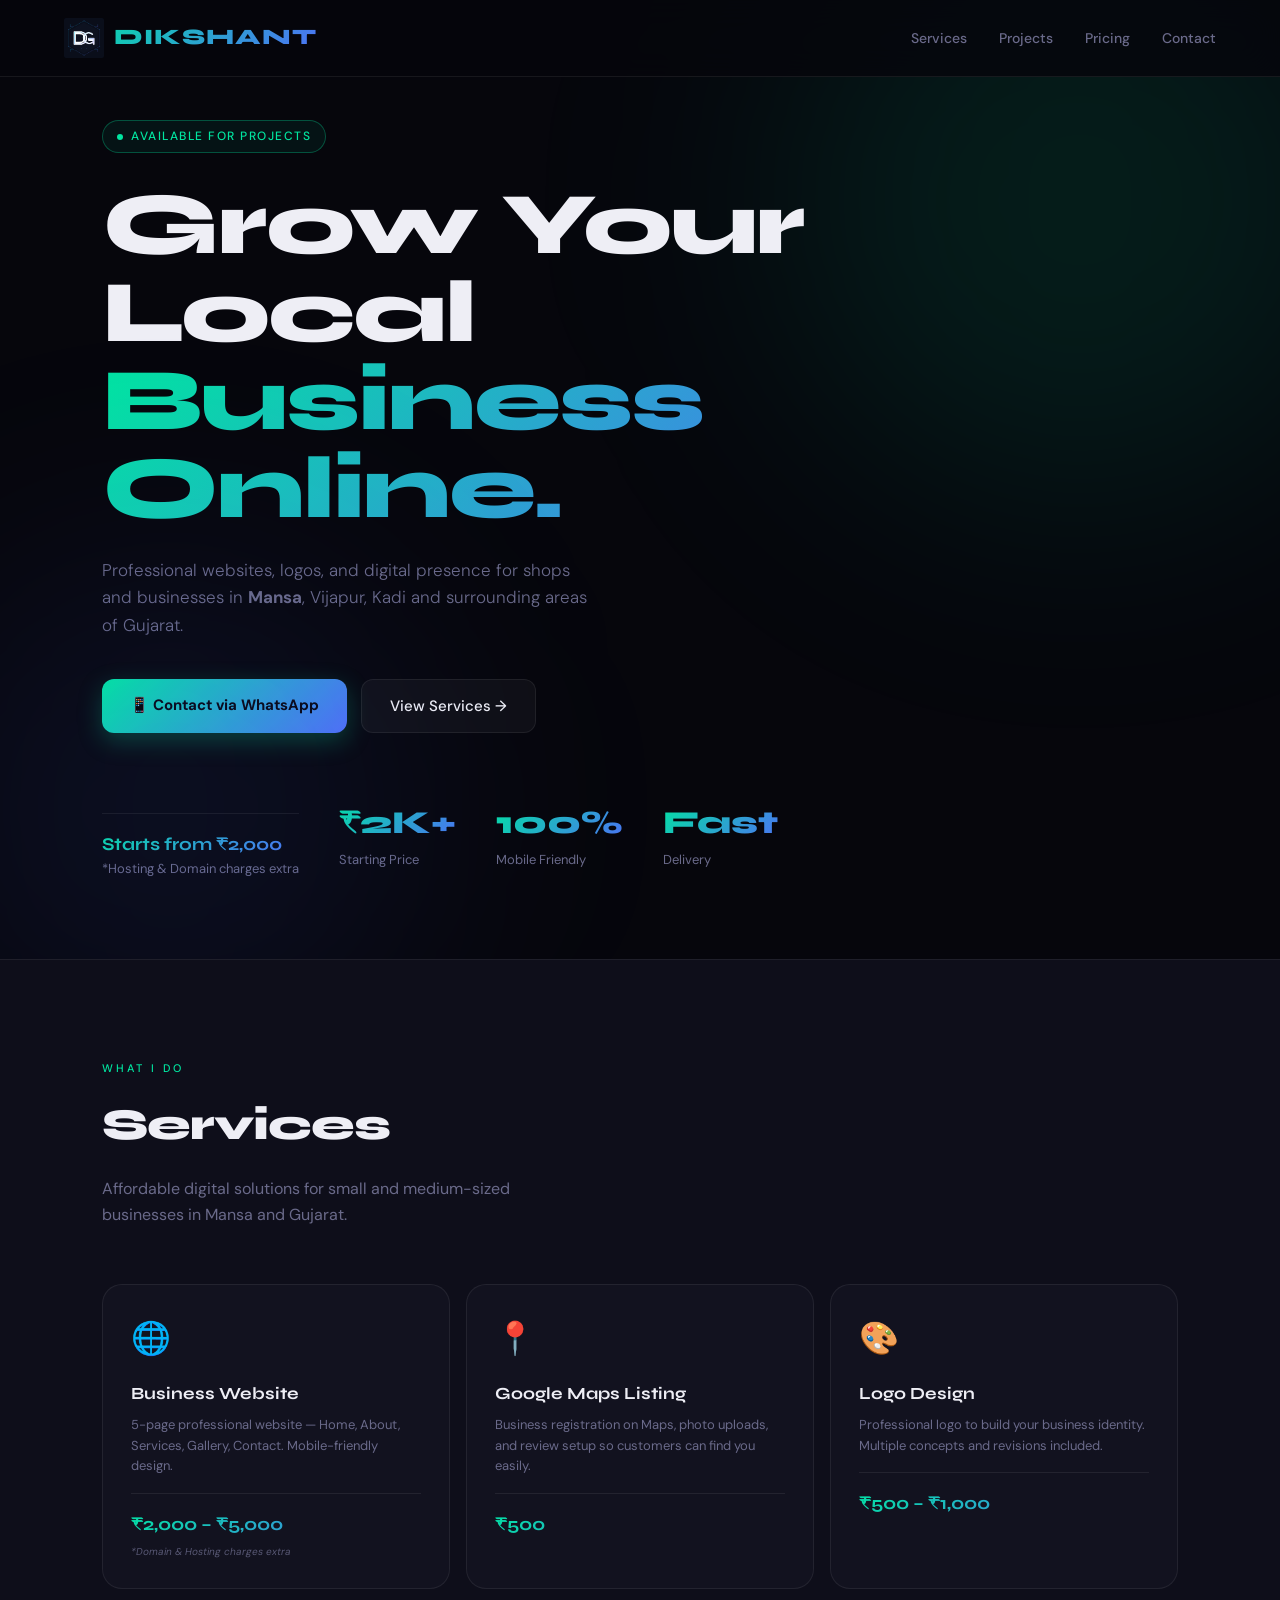
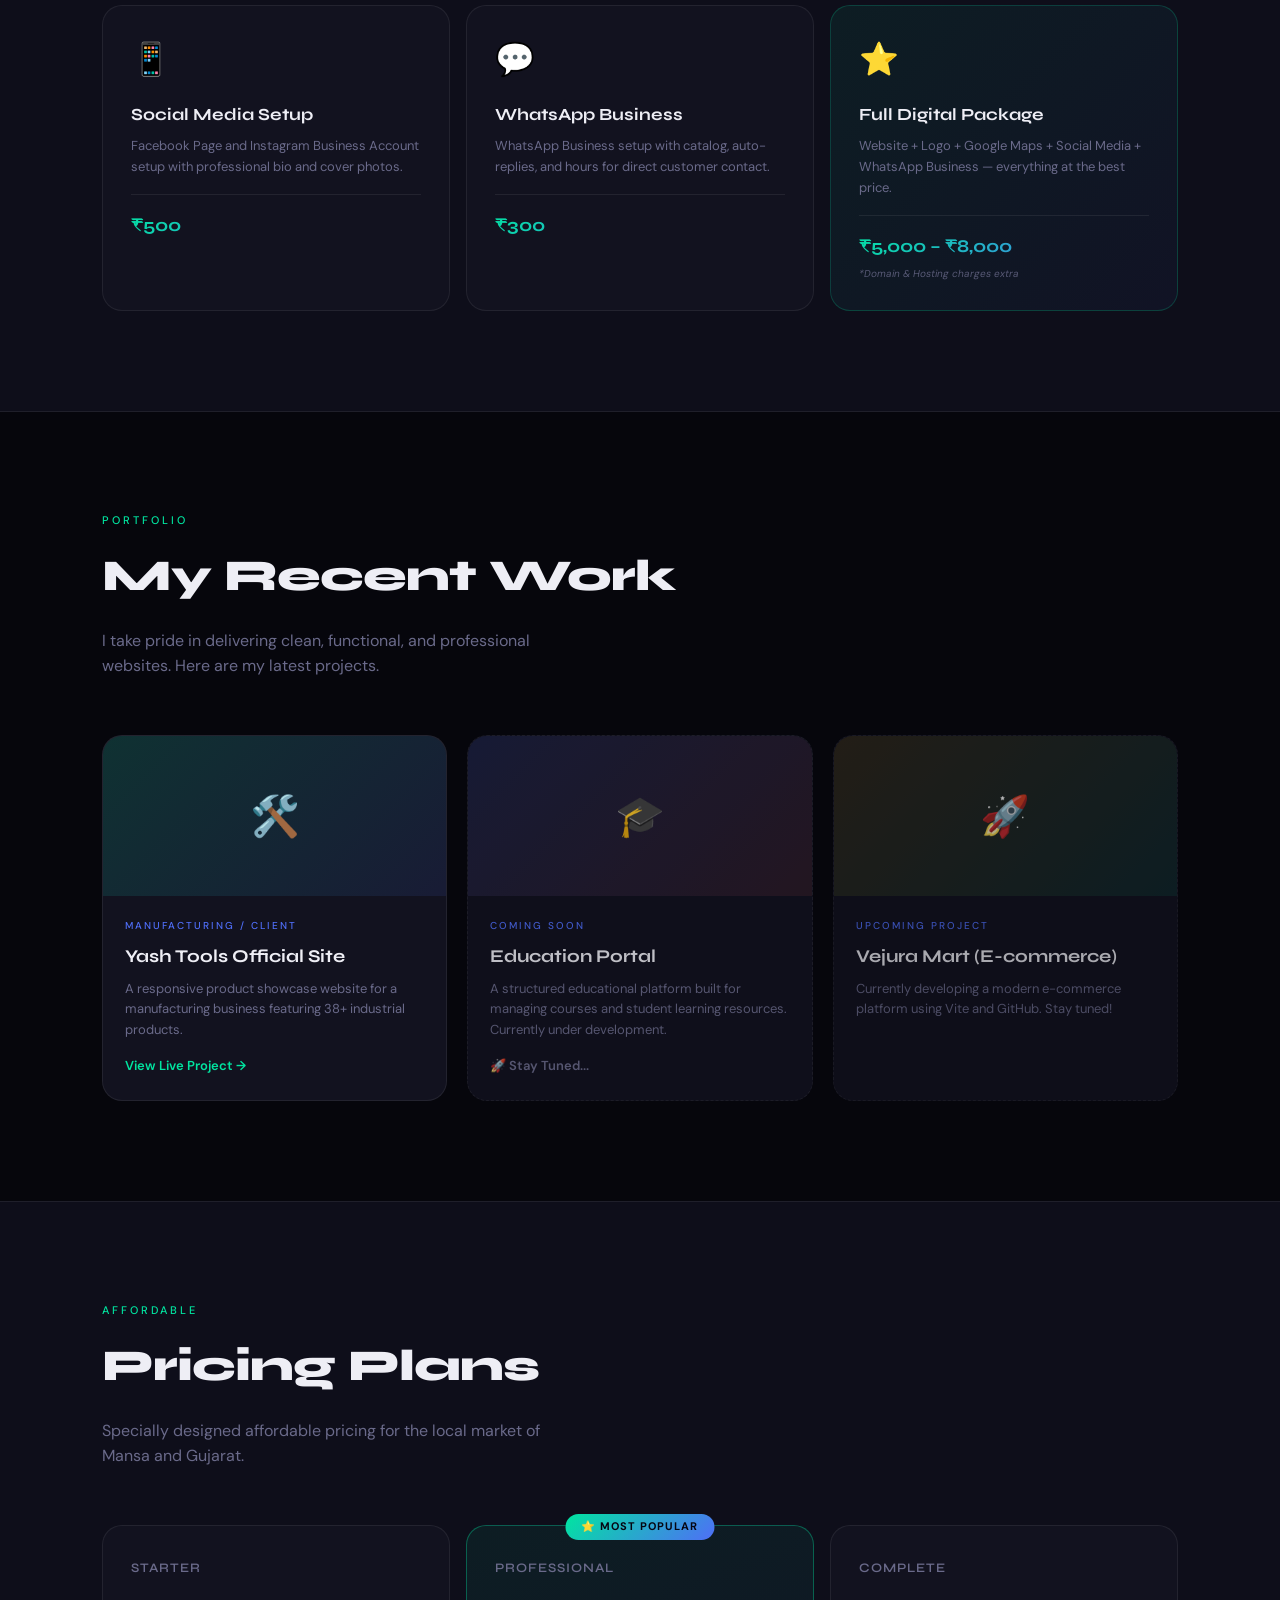
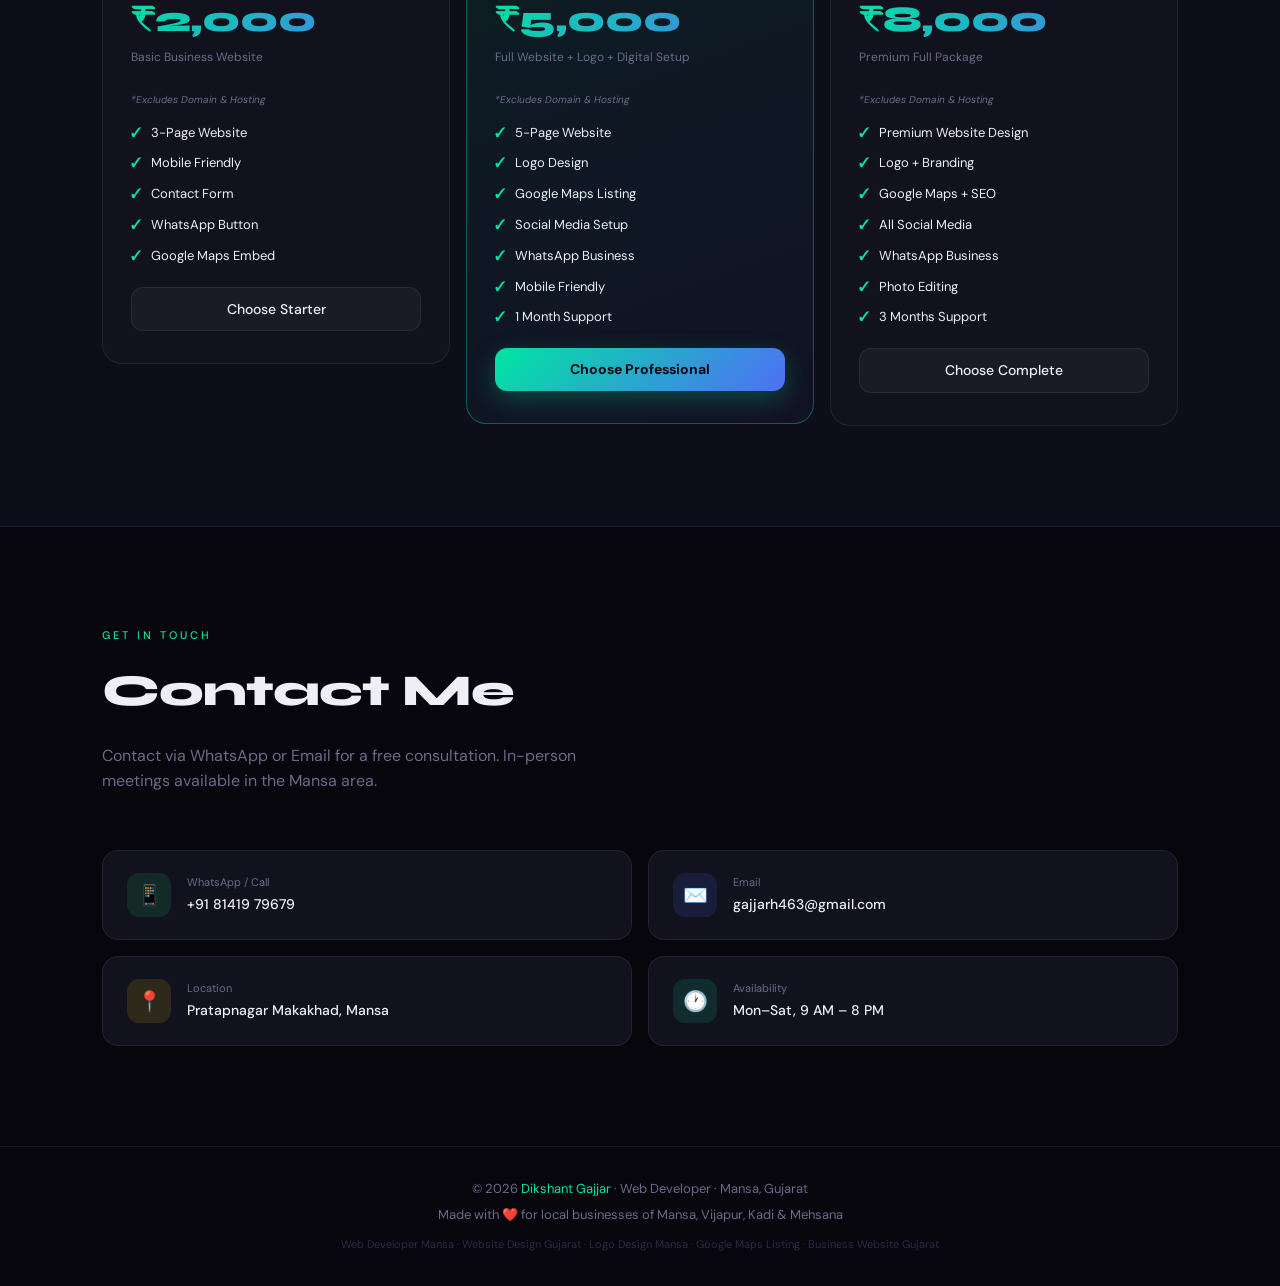
==== commit c61396ee: "Update index.html" ====
--- a/index.html
+++ b/index.html
@@ -7,8 +7,10 @@
 
     <!-- ✅ PRIMARY SEO -->
     <title>Dikshant Gajjar | Web Developer in Mansa, Gujarat | Website Banavo ₹2000 થી</title>
-    <meta name="description" content="Dikshant Gajjar - Professional Web Developer in Mansa, Gujarat. Business website ₹2,000 થી, logo design, Google Maps listing, social media setup. Free consultation. Call: 8141979679">
-    <meta name="keywords" content="web developer mansa, website banavo mansa, website design gujarat, dikshant gajjar, logo design mansa, google maps listing mansa, website banavo gujarat, local website developer mansa, business website mansa gujarat, web developer pratapnagar mansa, website design vijapur, website design kadi, website design mehsana, yash tools website, affordable web developer gujarat">
+    <meta name="description"
+        content="Dikshant Gajjar - Professional Web Developer in Mansa, Gujarat. Business website ₹2,000 થી, logo design, Google Maps listing, social media setup. Free consultation. Call: 8141979679">
+    <meta name="keywords"
+        content="web developer mansa, website banavo mansa, website design gujarat, dikshant gajjar, logo design mansa, google maps listing mansa, website banavo gujarat, local website developer mansa, business website mansa gujarat, web developer pratapnagar mansa, website design vijapur, website design kadi, website design mehsana, yash tools website, affordable web developer gujarat">
     <meta name="author" content="Dikshant Gajjar">
     <meta name="robots" content="index, follow, max-snippet:-1, max-image-preview:large">
     <meta name="language" content="Gujarati, English">
@@ -24,7 +26,8 @@
     <!-- ✅ OPEN GRAPH (WhatsApp / Facebook Preview) -->
     <meta property="og:type" content="website">
     <meta property="og:title" content="Dikshant Gajjar | Web Developer in Mansa, Gujarat">
-    <meta property="og:description" content="Business website ₹2,000 થી. Logo design, Google Maps listing, social media setup. Mansa, Gujarat. Free consultation available!">
+    <meta property="og:description"
+        content="Business website ₹2,000 થી. Logo design, Google Maps listing, social media setup. Mansa, Gujarat. Free consultation available!">
     <meta property="og:url" content="https://dikshantgajjar.in/">
     <meta property="og:site_name" content="Dikshant Gajjar - Web Developer Mansa">
     <meta property="og:locale" content="gu_IN">
@@ -32,7 +35,8 @@
     <!-- ✅ TWITTER CARD -->
     <meta name="twitter:card" content="summary">
     <meta name="twitter:title" content="Dikshant Gajjar | Web Developer Mansa, Gujarat">
-    <meta name="twitter:description" content="Business websites ₹2,000 થી. Logo, Google Maps, Social Media. Mansa Gujarat. Call 8141979679">
+    <meta name="twitter:description"
+        content="Business websites ₹2,000 થી. Logo, Google Maps, Social Media. Mansa Gujarat. Call 8141979679">
 
     <!-- ✅ SCHEMA MARKUP — Google Rich Results -->
     <script type="application/ld+json">
@@ -132,16 +136,9 @@
     }
     </script>
 
-    <!-- ✅ GOOGLE ANALYTICS -->
-    <script async src="https://www.googletagmanager.com/gtag/js?id=G-VT14FB39D2"></script>
-    <script>
-        window.dataLayer = window.dataLayer || [];
-        function gtag(){dataLayer.push(arguments);}
-        gtag('js', new Date());
-        gtag('config', 'G-VT14FB39D2');
-    </script>
-
-    <link href="https://fonts.googleapis.com/css2?family=Syne:wght@400;600;700;800&family=DM+Sans:ital,wght@0,300;0,400;0,500;1,300&display=swap" rel="stylesheet">
+    <link
+        href="https://fonts.googleapis.com/css2?family=Syne:wght@400;600;700;800&family=DM+Sans:ital,wght@0,300;0,400;0,500;1,300&display=swap"
+        rel="stylesheet">
     <link rel="stylesheet" href="css/style.css">
 </head>
 
@@ -149,8 +146,10 @@
 
     <nav>
         <div class="nav-logo" style="display: flex; align-items: center; gap: 10px;">
-            <img src="DG-logo-dark.png" alt="Dikshant Gajjar Web Developer Logo" style="height: 40px; width: auto; object-fit: contain;">
-            <span style="font-family: 'Syne', sans-serif; font-weight: 800; font-size: 22px; color: #fff; letter-spacing: 1px;">
+            <img src="DG-logo-dark.png" alt="Dikshant Gajjar Web Developer Logo"
+                style="height: 40px; width: auto; object-fit: contain;">
+            <span
+                style="font-family: 'Syne', sans-serif; font-weight: 800; font-size: 22px; color: #fff; letter-spacing: 1px;">
                 DIKSHANT
             </span>
         </div>
@@ -169,7 +168,8 @@
             <span class="line2">Business Online.</span>
         </h1>
         <p class="hero-desc">
-            Professional websites, logos, and digital presence for shops and businesses in <b>Mansa</b>, Vijapur, Kadi and surrounding areas of Gujarat.
+            Professional websites, logos, and digital presence for shops and businesses in <b>Mansa</b>, Vijapur, Kadi
+            and surrounding areas of Gujarat.
         </p>
 
         <div class="hero-cta">
@@ -200,51 +200,61 @@
     <section id="services">
         <div class="section-label">What I Do</div>
         <div class="section-title">Services</div>
-        <p class="section-desc">Affordable digital solutions for small and medium-sized businesses in Mansa and Gujarat.</p>
+        <p class="section-desc">Affordable digital solutions for small and medium-sized businesses in Mansa and Gujarat.
+        </p>
         <div class="services-grid">
 
             <div class="service-card">
                 <span class="svc-icon">🌐</span>
                 <div class="svc-title">Business Website</div>
-                <div class="svc-desc">5-page professional website — Home, About, Services, Gallery, Contact. Mobile-friendly design.</div>
+                <div class="svc-desc">5-page professional website — Home, About, Services, Gallery, Contact.
+                    Mobile-friendly design.</div>
                 <div class="svc-price">₹2,000 – ₹5,000</div>
-                <p style="font-size: 10px; color: var(--muted); margin-top: 5px; font-style: italic; opacity: 0.8;">*Domain & Hosting charges extra</p>
+                <p style="font-size: 10px; color: var(--muted); margin-top: 5px; font-style: italic; opacity: 0.8;">
+                    *Domain & Hosting charges extra</p>
             </div>
 
             <div class="service-card">
                 <span class="svc-icon">📍</span>
                 <div class="svc-title">Google Maps Listing</div>
-                <div class="svc-desc">Business registration on Maps, photo uploads, and review setup so customers can find you easily.</div>
+                <div class="svc-desc">Business registration on Maps, photo uploads, and review setup so customers can
+                    find you easily.</div>
                 <div class="svc-price">₹500</div>
             </div>
 
             <div class="service-card">
                 <span class="svc-icon">🎨</span>
                 <div class="svc-title">Logo Design</div>
-                <div class="svc-desc">Professional logo to build your business identity. Multiple concepts and revisions included.</div>
+                <div class="svc-desc">Professional logo to build your business identity. Multiple concepts and revisions
+                    included.</div>
                 <div class="svc-price">₹500 – ₹1,000</div>
             </div>
 
             <div class="service-card">
                 <span class="svc-icon">📱</span>
                 <div class="svc-title">Social Media Setup</div>
-                <div class="svc-desc">Facebook Page and Instagram Business Account setup with professional bio and cover photos.</div>
+                <div class="svc-desc">Facebook Page and Instagram Business Account setup with professional bio and cover
+                    photos.</div>
                 <div class="svc-price">₹500</div>
             </div>
 
             <div class="service-card">
                 <span class="svc-icon">💬</span>
                 <div class="svc-title">WhatsApp Business</div>
-                <div class="svc-desc">WhatsApp Business setup with catalog, auto-replies, and hours for direct customer contact.</div>
+                <div class="svc-desc">WhatsApp Business setup with catalog, auto-replies, and hours for direct customer
+                    contact.</div>
                 <div class="svc-price">₹300</div>
             </div>
 
-            <div class="service-card" style="background:linear-gradient(135deg,rgba(0,229,160,0.07),rgba(79,110,247,0.05));border-color:rgba(0,229,160,0.2);">
+            <div class="service-card"
+                style="background:linear-gradient(135deg,rgba(0,229,160,0.07),rgba(79,110,247,0.05));border-color:rgba(0,229,160,0.2);">
                 <span class="svc-icon">⭐</span>
                 <div class="svc-title">Full Digital Package</div>
-                <div class="svc-desc">Website + Logo + Google Maps + Social Media + WhatsApp Business — everything at the best price.</div>
+                <div class="svc-desc">Website + Logo + Google Maps + Social Media + WhatsApp Business — everything at
+                    the best price.</div>
                 <div class="svc-price">₹5,000 – ₹8,000</div>
-                <p style="font-size: 10px; color: var(--muted); margin-top: 5px; font-style: italic; opacity: 0.8;">*Domain & Hosting charges extra</p>
+                <p style="font-size: 10px; color: var(--muted); margin-top: 5px; font-style: italic; opacity: 0.8;">
+                    *Domain & Hosting charges extra</p>
             </div>
 
         </div>
@@ -253,7 +263,8 @@
     <section id="projects">
         <div class="section-label">Portfolio</div>
         <div class="section-title">My Recent Work</div>
-        <p class="section-desc">I take pride in delivering clean, functional, and professional websites. Here are my latest projects.</p>
+        <p class="section-desc">I take pride in delivering clean, functional, and professional websites. Here are my
+            latest projects.</p>
 
         <div class="projects-grid">
             <div class="project-card">
@@ -261,8 +272,11 @@
                 <div class="project-body">
                     <div class="project-type">Manufacturing / Client</div>
                     <div class="project-name">Yash Tools Official Site</div>
-                    <div class="project-desc">A responsive product showcase website for a manufacturing business featuring 38+ industrial products.</div>
-                    <a href="https://www.yashtools.co.in" class="project-link" target="_blank" rel="noopener" style="color: var(--accent); text-decoration: none; font-size: 13px; font-weight: 600; margin-top: 15px; display: inline-block;">View Live Project →</a>
+                    <div class="project-desc">A responsive product showcase website for a manufacturing business
+                        featuring 38+ industrial products.</div>
+                    <a href="https://www.yashtools.co.in" class="project-link" target="_blank" rel="noopener"
+                        style="color: var(--accent); text-decoration: none; font-size: 13px; font-weight: 600; margin-top: 15px; display: inline-block;">View
+                        Live Project →</a>
                 </div>
             </div>
 
@@ -270,9 +284,14 @@
                 <div class="project-thumb t2" style="font-size: 40px;">🎓</div>
                 <div class="project-body">
                     <div class="project-type" style="color: var(--accent2);">Coming Soon</div>
-                    <div class="project-name" style="font-family: 'Syne', sans-serif; font-size: 18px; font-weight: 700; margin-bottom: 8px;">Education Portal</div>
-                    <div class="project-desc">A structured educational platform built for managing courses and student learning resources. Currently under development.</div>
-                    <div class="project-link" style="color: var(--muted); font-size: 13px; font-weight: 600; margin-top: 15px; display: inline-block; cursor: not-allowed;">🚀 Stay Tuned...</div>
+                    <div class="project-name"
+                        style="font-family: 'Syne', sans-serif; font-size: 18px; font-weight: 700; margin-bottom: 8px;">
+                        Education Portal</div>
+                    <div class="project-desc">A structured educational platform built for managing courses and student
+                        learning resources. Currently under development.</div>
+                    <div class="project-link"
+                        style="color: var(--muted); font-size: 13px; font-weight: 600; margin-top: 15px; display: inline-block; cursor: not-allowed;">
+                        🚀 Stay Tuned...</div>
                 </div>
             </div>
 
@@ -281,7 +300,8 @@
                 <div class="project-body">
                     <div class="project-type">Upcoming Project</div>
                     <div class="project-name">Vejura Mart (E-commerce)</div>
-                    <div class="project-desc">Currently developing a modern e-commerce platform using Vite and GitHub. Stay tuned!</div>
+                    <div class="project-desc">Currently developing a modern e-commerce platform using Vite and GitHub.
+                        Stay tuned!</div>
                 </div>
             </div>
         </div>
@@ -297,7 +317,8 @@
                 <div class="plan-name">Starter</div>
                 <div class="plan-price">₹2,000</div>
                 <div class="plan-sub">Basic Business Website</div>
-                <p style="font-size: 10px; color: var(--muted); margin-bottom: 15px; font-style: italic;">*Excludes Domain & Hosting</p>
+                <p style="font-size: 10px; color: var(--muted); margin-bottom: 15px; font-style: italic;">*Excludes
+                    Domain & Hosting</p>
                 <ul class="plan-features">
                     <li>3-Page Website</li>
                     <li>Mobile Friendly</li>
@@ -305,7 +326,10 @@
                     <li>WhatsApp Button</li>
                     <li>Google Maps Embed</li>
                 </ul>
-                <a href="https://wa.me/918141979679?text=Hi, I'm interested in the Starter Plan (₹2,000)" class="btn-outline" style="display: block; text-align: center; margin-top: 20px; padding: 10px; font-size: 14px;">Choose Starter</a>
+                <a href="https://wa.me/918141979679?text=Hi, I'm interested in the Starter Plan (₹2,000)"
+                    class="btn-outline"
+                    style="display: block; text-align: center; margin-top: 20px; padding: 10px; font-size: 14px;">Choose
+                    Starter</a>
             </div>
 
             <div class="plan featured">
@@ -313,7 +337,8 @@
                 <div class="plan-name">Professional</div>
                 <div class="plan-price">₹5,000</div>
                 <div class="plan-sub">Full Website + Logo + Digital Setup</div>
-                <p style="font-size: 10px; color: var(--muted); margin-bottom: 15px; font-style: italic;">*Excludes Domain & Hosting</p>
+                <p style="font-size: 10px; color: var(--muted); margin-bottom: 15px; font-style: italic;">*Excludes
+                    Domain & Hosting</p>
                 <ul class="plan-features">
                     <li>5-Page Website</li>
                     <li>Logo Design</li>
@@ -323,14 +348,18 @@
                     <li>Mobile Friendly</li>
                     <li>1 Month Support</li>
                 </ul>
-                <a href="https://wa.me/918141979679?text=Hi, I'm interested in the Professional Plan (₹5,000)" class="btn-primary" style="display: block; text-align: center; margin-top: 20px; padding: 10px; font-size: 14px; color: #060612;">Choose Professional</a>
+                <a href="https://wa.me/918141979679?text=Hi, I'm interested in the Professional Plan (₹5,000)"
+                    class="btn-primary"
+                    style="display: block; text-align: center; margin-top: 20px; padding: 10px; font-size: 14px; color: #060612;">Choose
+                    Professional</a>
             </div>
 
             <div class="plan">
                 <div class="plan-name">Complete</div>
                 <div class="plan-price">₹8,000</div>
                 <div class="plan-sub">Premium Full Package</div>
-                <p style="font-size: 10px; color: var(--muted); margin-bottom: 15px; font-style: italic;">*Excludes Domain & Hosting</p>
+                <p style="font-size: 10px; color: var(--muted); margin-bottom: 15px; font-style: italic;">*Excludes
+                    Domain & Hosting</p>
                 <ul class="plan-features">
                     <li>Premium Website Design</li>
                     <li>Logo + Branding</li>
@@ -340,7 +369,10 @@
                     <li>Photo Editing</li>
                     <li>3 Months Support</li>
                 </ul>
-                <a href="https://wa.me/918141979679?text=Hi, I'm interested in the Complete Plan (₹8,000)" class="btn-outline" style="display: block; text-align: center; margin-top: 20px; padding: 10px; font-size: 14px;">Choose Complete</a>
+                <a href="https://wa.me/918141979679?text=Hi, I'm interested in the Complete Plan (₹8,000)"
+                    class="btn-outline"
+                    style="display: block; text-align: center; margin-top: 20px; padding: 10px; font-size: 14px;">Choose
+                    Complete</a>
             </div>
 
         </div>
@@ -349,7 +381,8 @@
     <section id="contact">
         <div class="section-label">Get In Touch</div>
         <div class="section-title">Contact Me</div>
-        <p class="section-desc">Contact via WhatsApp or Email for a free consultation. In-person meetings available in the Mansa area.</p>
+        <p class="section-desc">Contact via WhatsApp or Email for a free consultation. In-person meetings available in
+            the Mansa area.</p>
         <div class="contact-wrap">
             <a class="contact-item" href="https://wa.me/918141979679" target="_blank">
                 <div class="ci-icon ci-wa">📱</div>
@@ -358,11 +391,11 @@
                     <div class="ci-val">+91 81419 79679</div>
                 </div>
             </a>
-            <a class="contact-item" href="/cdn-cgi/l/email-protection#96f1f7fcfcf7e4fea2a0a5d6f1fbf7fffab8f5f9fb">
+            <a class="contact-item" href="mailto:gajjarh463@gmail.com">
                 <div class="ci-icon ci-ml">✉️</div>
                 <div>
                     <div class="ci-label">Email</div>
-                    <div class="ci-val"><span class="__cf_email__" data-cfemail="c5a2a4afafa4b7adf1f3f685a2a8a4aca9eba6aaa8">[email&#160;protected]</span></div>
+                    <div class="ci-val">gajjarh463@gmail.com</div>
                 </div>
             </a>
             <div class="contact-item">
@@ -386,4 +419,11 @@
         <p>© 2026 <span>Dikshant Gajjar</span> · Web Developer · Mansa, Gujarat</p>
         <p style="margin-top:6px;">Made with ❤️ for local businesses of Mansa, Vijapur, Kadi & Mehsana</p>
         <p style="margin-top: 10px; font-size: 11px; color: #2a2a4a;">
-            Web Developer Mansa · We
+            Web Developer Mansa · Website Design Gujarat · Logo Design Mansa · Google Maps Listing · Business Website
+            Gujarat
+        </p>
+    </footer>
+
+</body>
+
+</html>
